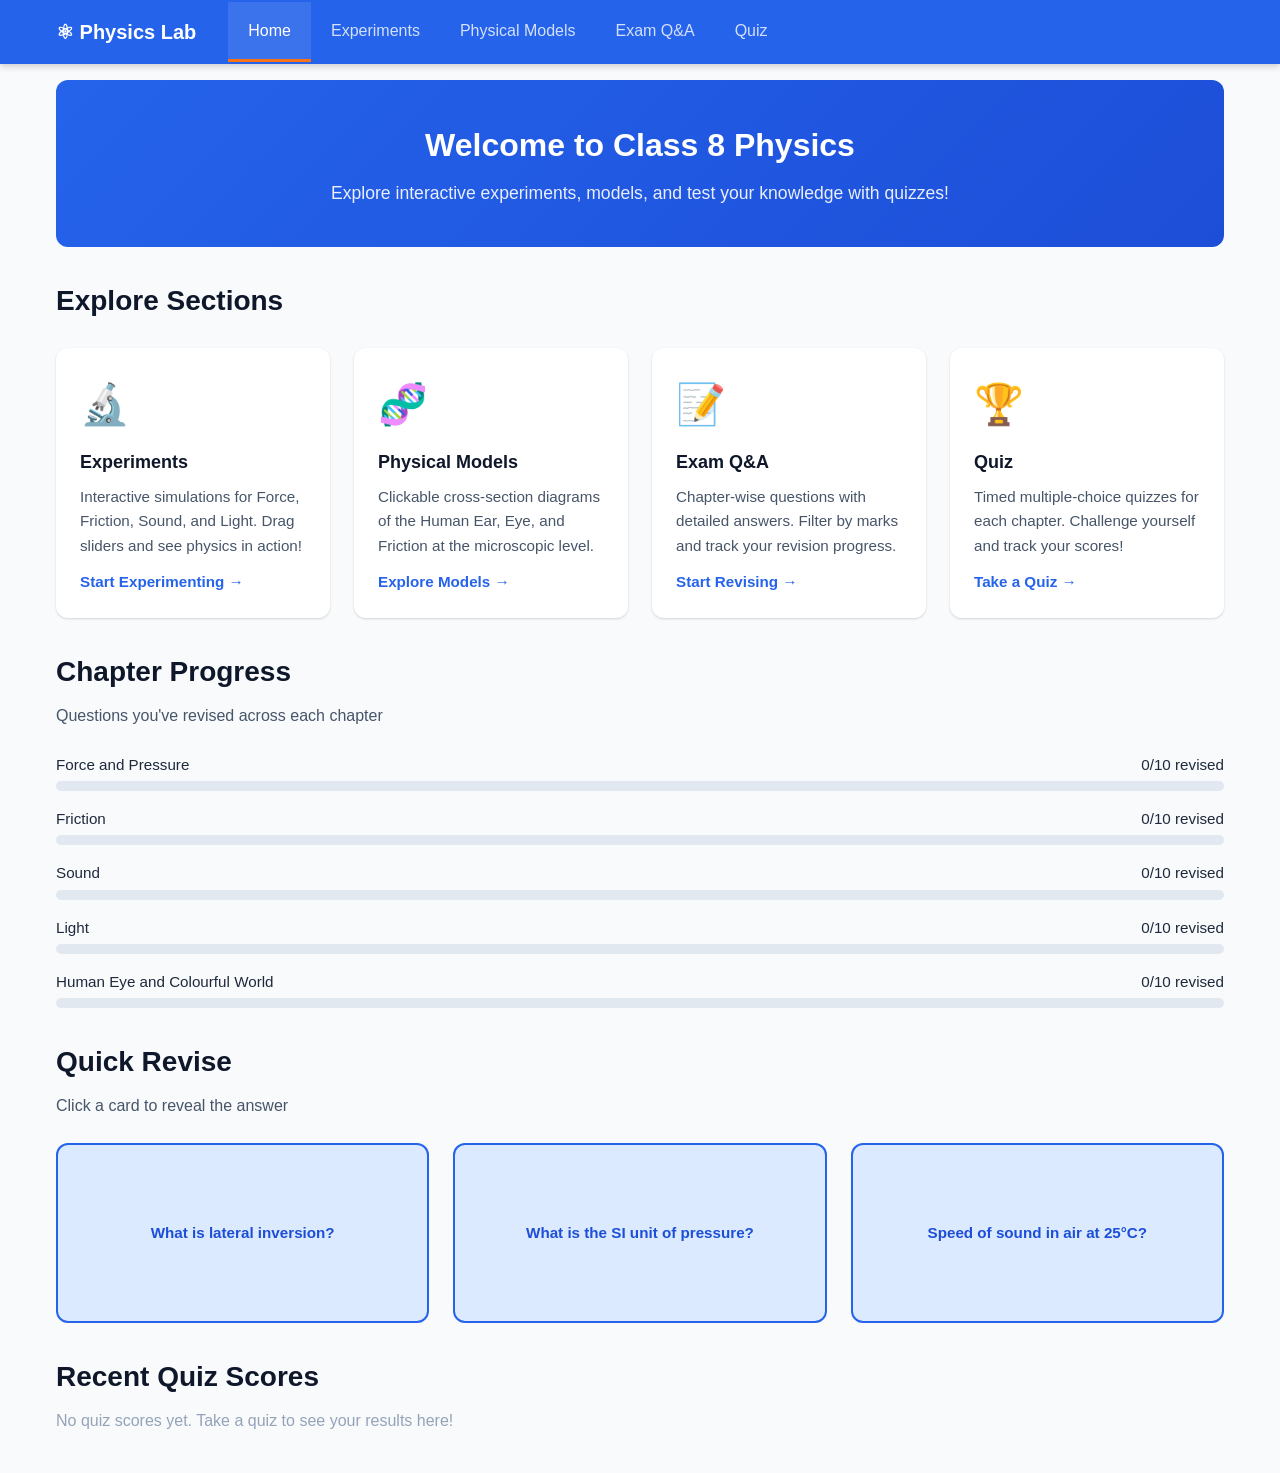
==== index.html @ 37654a0b "Add CBSE Class 8 Physics interactive website Complete interactive learning site with 5 sections: - H" ====
<!DOCTYPE html>
<html lang="en">
<head>
  <meta charset="UTF-8">
  <meta name="viewport" content="width=device-width, initial-scale=1.0">
  <title>CBSE Class 8 Physics</title>
  <link rel="stylesheet" href="style.css">
</head>
<body>
  <nav class="navbar">
    <div class="nav-container">
      <div class="nav-logo">⚛ Physics Lab</div>
      <ul class="nav-tabs">
        <li><a href="index.html">Home</a></li>
        <li><a href="pages/experiments.html">Experiments</a></li>
        <li><a href="pages/models.html">Physical Models</a></li>
        <li><a href="pages/questions.html">Exam Q&amp;A</a></li>
        <li><a href="pages/quiz.html">Quiz</a></li>
      </ul>
    </div>
  </nav>

  <div class="container">
    <!-- Hero -->
    <div class="hero">
      <h1>Welcome to Class 8 Physics</h1>
      <p>Explore interactive experiments, models, and test your knowledge with quizzes!</p>
    </div>

    <!-- Section Cards -->
    <h2 class="section-title">Explore Sections</h2>
    <div class="card-grid">
      <a href="pages/experiments.html" class="card">
        <div class="card-icon">🔬</div>
        <h3>Experiments</h3>
        <p>Interactive simulations for Force, Friction, Sound, and Light. Drag sliders and see physics in action!</p>
        <span class="card-link">Start Experimenting →</span>
      </a>
      <a href="pages/models.html" class="card">
        <div class="card-icon">🧬</div>
        <h3>Physical Models</h3>
        <p>Clickable cross-section diagrams of the Human Ear, Eye, and Friction at the microscopic level.</p>
        <span class="card-link">Explore Models →</span>
      </a>
      <a href="pages/questions.html" class="card">
        <div class="card-icon">📝</div>
        <h3>Exam Q&amp;A</h3>
        <p>Chapter-wise questions with detailed answers. Filter by marks and track your revision progress.</p>
        <span class="card-link">Start Revising →</span>
      </a>
      <a href="pages/quiz.html" class="card">
        <div class="card-icon">🏆</div>
        <h3>Quiz</h3>
        <p>Timed multiple-choice quizzes for each chapter. Challenge yourself and track your scores!</p>
        <span class="card-link">Take a Quiz →</span>
      </a>
    </div>

    <!-- Chapter Progress -->
    <div class="progress-section">
      <h2 class="section-title mt-4">Chapter Progress</h2>
      <p class="section-subtitle">Questions you've revised across each chapter</p>
      <div id="progressBars"></div>
    </div>

    <!-- Quick Revise Flashcards -->
    <div class="mt-4">
      <h2 class="section-title">Quick Revise</h2>
      <p class="section-subtitle">Click a card to reveal the answer</p>
      <div class="flashcard-grid" id="flashcards"></div>
    </div>

    <!-- Recent Quiz Scores -->
    <div class="mt-4 mb-3">
      <h2 class="section-title">Recent Quiz Scores</h2>
      <div id="quizHistory"></div>
    </div>
  </div>

  <script src="script.js"></script>
  <script>
    const chapters = [
      "Force and Pressure",
      "Friction",
      "Sound",
      "Light",
      "Human Eye and Colourful World"
    ];

    // Total questions per chapter (from questions.js — approximate)
    const totalPerChapter = {
      "Force and Pressure": 10,
      "Friction": 10,
      "Sound": 10,
      "Light": 10,
      "Human Eye and Colourful World": 10
    };

    // Render progress bars
    function renderProgress() {
      const container = document.getElementById('progressBars');
      const revised = getRevisedQuestions();

      container.innerHTML = chapters.map(ch => {
        // Count revised questions for this chapter
        const count = revised.filter(id => id.startsWith(ch + '|')).length;
        const total = totalPerChapter[ch];
        const pct = Math.min(100, Math.round((count / total) * 100));
        return `
          <div class="progress-item">
            <div class="progress-label">
              <span>${ch}</span>
              <span>${count}/${total} revised</span>
            </div>
            <div class="progress-bar">
              <div class="progress-fill" style="width: ${pct}%"></div>
            </div>
          </div>`;
      }).join('');
    }

    // Render flashcards
    function renderFlashcards() {
      const container = document.getElementById('flashcards');
      const cards = randomPick(physicsFacts, 3);
      container.innerHTML = cards.map(card => `
        <div class="flashcard" onclick="this.classList.toggle('flipped')">
          <div class="flashcard-inner">
            <div class="flashcard-front">${card.q}</div>
            <div class="flashcard-back">${card.a}</div>
          </div>
        </div>
      `).join('');
    }

    // Render quiz history
    function renderQuizHistory() {
      const container = document.getElementById('quizHistory');
      const scores = getQuizScores();
      if (scores.length === 0) {
        container.innerHTML = '<p style="color: var(--gray-400);">No quiz scores yet. Take a quiz to see your results here!</p>';
        return;
      }
      container.innerHTML = `
        <table class="score-table">
          <thead>
            <tr>
              <th>Date</th>
              <th>Chapter</th>
              <th>Score</th>
              <th>Time</th>
            </tr>
          </thead>
          <tbody>
            ${scores.map(s => `
              <tr>
                <td>${s.date}</td>
                <td>${s.chapter}</td>
                <td>${s.correct}/${s.total}</td>
                <td>${s.timeTaken}</td>
              </tr>
            `).join('')}
          </tbody>
        </table>`;
    }

    renderProgress();
    renderFlashcards();
    renderQuizHistory();
  </script>
</body>
</html>
---- style.css ----
/* ===== CSS Variables ===== */
:root {
  --primary: #2563eb;
  --primary-dark: #1d4ed8;
  --primary-light: #dbeafe;
  --orange: #f97316;
  --orange-dark: #ea580c;
  --white: #ffffff;
  --gray-50: #f8fafc;
  --gray-100: #f1f5f9;
  --gray-200: #e2e8f0;
  --gray-300: #cbd5e1;
  --gray-400: #94a3b8;
  --gray-600: #475569;
  --gray-700: #334155;
  --gray-800: #1e293b;
  --gray-900: #0f172a;
  --green: #22c55e;
  --green-light: #dcfce7;
  --red: #ef4444;
  --red-light: #fee2e2;
  --radius: 12px;
  --shadow: 0 1px 3px rgba(0,0,0,0.1), 0 1px 2px rgba(0,0,0,0.06);
  --shadow-md: 0 4px 6px rgba(0,0,0,0.1), 0 2px 4px rgba(0,0,0,0.06);
  --shadow-lg: 0 10px 15px rgba(0,0,0,0.1), 0 4px 6px rgba(0,0,0,0.05);
  --transition: 0.3s ease;
}

/* ===== Reset ===== */
*, *::before, *::after {
  box-sizing: border-box;
  margin: 0;
  padding: 0;
}

body {
  font-family: -apple-system, BlinkMacSystemFont, 'Segoe UI', Roboto, 'Helvetica Neue', Arial, sans-serif;
  font-size: 16px;
  line-height: 1.6;
  color: var(--gray-800);
  background: var(--gray-50);
  min-height: 100vh;
}

a {
  text-decoration: none;
  color: inherit;
}

img {
  max-width: 100%;
}

/* ===== Navigation ===== */
.navbar {
  background: var(--primary);
  padding: 0;
  position: sticky;
  top: 0;
  z-index: 100;
  box-shadow: var(--shadow-md);
}

.nav-container {
  max-width: 1200px;
  margin: 0 auto;
  display: flex;
  align-items: center;
  padding: 0 1rem;
}

.nav-logo {
  color: var(--white);
  font-size: 1.25rem;
  font-weight: 700;
  padding: 1rem 0;
  margin-right: 2rem;
  white-space: nowrap;
}

.nav-tabs {
  display: flex;
  list-style: none;
  overflow-x: auto;
  -webkit-overflow-scrolling: touch;
  scrollbar-width: none;
}

.nav-tabs::-webkit-scrollbar {
  display: none;
}

.nav-tabs li a {
  display: block;
  color: rgba(255,255,255,0.8);
  padding: 1rem 1.25rem;
  font-weight: 500;
  white-space: nowrap;
  border-bottom: 3px solid transparent;
  transition: var(--transition);
}

.nav-tabs li a:hover,
.nav-tabs li a.active {
  color: var(--white);
  border-bottom-color: var(--orange);
  background: rgba(255,255,255,0.1);
}

/* ===== Breadcrumb ===== */
.breadcrumb {
  max-width: 1200px;
  margin: 0 auto;
  padding: 0.75rem 1rem;
  font-size: 0.875rem;
  color: var(--gray-400);
}

.breadcrumb a {
  color: var(--primary);
}

.breadcrumb span {
  margin: 0 0.5rem;
}

/* ===== Main Container ===== */
.container {
  max-width: 1200px;
  margin: 0 auto;
  padding: 1rem;
}

/* ===== Cards ===== */
.card {
  background: var(--white);
  border-radius: var(--radius);
  box-shadow: var(--shadow);
  padding: 1.5rem;
  transition: var(--transition);
}

.card:hover {
  box-shadow: var(--shadow-lg);
  transform: translateY(-2px);
}

.card-grid {
  display: grid;
  grid-template-columns: repeat(auto-fill, minmax(260px, 1fr));
  gap: 1.5rem;
  margin: 1.5rem 0;
}

.card-icon {
  font-size: 2.5rem;
  margin-bottom: 0.75rem;
}

.card h3 {
  color: var(--gray-900);
  margin-bottom: 0.5rem;
  font-size: 1.125rem;
}

.card p {
  color: var(--gray-600);
  font-size: 0.95rem;
}

.card-link {
  display: inline-block;
  margin-top: 0.75rem;
  color: var(--primary);
  font-weight: 600;
  font-size: 0.95rem;
}

.card-link:hover {
  color: var(--orange);
}

/* ===== Section Headers ===== */
.section-title {
  font-size: 1.75rem;
  color: var(--gray-900);
  margin-bottom: 0.5rem;
}

.section-subtitle {
  color: var(--gray-600);
  margin-bottom: 1.5rem;
}

/* ===== Hero / Welcome ===== */
.hero {
  background: linear-gradient(135deg, var(--primary), var(--primary-dark));
  color: var(--white);
  border-radius: var(--radius);
  padding: 2.5rem 2rem;
  margin-bottom: 2rem;
  text-align: center;
}

.hero h1 {
  font-size: 2rem;
  margin-bottom: 0.5rem;
}

.hero p {
  opacity: 0.9;
  font-size: 1.1rem;
}

/* ===== Progress Bars ===== */
.progress-section {
  margin: 2rem 0;
}

.progress-item {
  margin-bottom: 1rem;
}

.progress-label {
  display: flex;
  justify-content: space-between;
  margin-bottom: 0.25rem;
  font-size: 0.95rem;
  font-weight: 500;
}

.progress-bar {
  height: 10px;
  background: var(--gray-200);
  border-radius: 5px;
  overflow: hidden;
}

.progress-fill {
  height: 100%;
  background: linear-gradient(90deg, var(--primary), var(--orange));
  border-radius: 5px;
  transition: width 0.5s ease;
}

/* ===== Flashcards ===== */
.flashcard-grid {
  display: grid;
  grid-template-columns: repeat(auto-fill, minmax(280px, 1fr));
  gap: 1.5rem;
  margin: 1.5rem 0;
}

.flashcard {
  perspective: 1000px;
  height: 180px;
  cursor: pointer;
}

.flashcard-inner {
  position: relative;
  width: 100%;
  height: 100%;
  transition: transform 0.6s;
  transform-style: preserve-3d;
}

.flashcard.flipped .flashcard-inner {
  transform: rotateY(180deg);
}

.flashcard-front, .flashcard-back {
  position: absolute;
  width: 100%;
  height: 100%;
  backface-visibility: hidden;
  border-radius: var(--radius);
  display: flex;
  align-items: center;
  justify-content: center;
  padding: 1.5rem;
  text-align: center;
  font-size: 0.95rem;
}

.flashcard-front {
  background: var(--primary-light);
  color: var(--primary-dark);
  font-weight: 600;
  border: 2px solid var(--primary);
}

.flashcard-back {
  background: var(--orange);
  color: var(--white);
  transform: rotateY(180deg);
}

/* ===== Buttons ===== */
.btn {
  display: inline-block;
  padding: 0.6rem 1.25rem;
  border: none;
  border-radius: 8px;
  font-size: 0.95rem;
  font-weight: 600;
  cursor: pointer;
  transition: var(--transition);
  font-family: inherit;
}

.btn-primary {
  background: var(--primary);
  color: var(--white);
}

.btn-primary:hover {
  background: var(--primary-dark);
}

.btn-orange {
  background: var(--orange);
  color: var(--white);
}

.btn-orange:hover {
  background: var(--orange-dark);
}

.btn-outline {
  background: transparent;
  color: var(--primary);
  border: 2px solid var(--primary);
}

.btn-outline:hover {
  background: var(--primary);
  color: var(--white);
}

.btn-success {
  background: var(--green);
  color: var(--white);
}

.btn-sm {
  padding: 0.4rem 0.9rem;
  font-size: 0.85rem;
}

/* ===== Experiment Sections ===== */
.experiment {
  background: var(--white);
  border-radius: var(--radius);
  box-shadow: var(--shadow);
  padding: 2rem;
  margin-bottom: 2rem;
}

.experiment h2 {
  color: var(--primary);
  margin-bottom: 0.25rem;
}

.learn-note {
  background: var(--primary-light);
  border-left: 4px solid var(--primary);
  padding: 0.75rem 1rem;
  border-radius: 0 8px 8px 0;
  margin-bottom: 1.5rem;
  font-size: 0.9rem;
  color: var(--primary-dark);
}

.controls {
  display: flex;
  flex-wrap: wrap;
  gap: 1.5rem;
  margin-bottom: 1.5rem;
  align-items: flex-end;
}

.control-group {
  display: flex;
  flex-direction: column;
  gap: 0.25rem;
}

.control-group label {
  font-weight: 600;
  font-size: 0.9rem;
  color: var(--gray-700);
}

.control-group input[type="range"] {
  width: 200px;
  accent-color: var(--primary);
}

.control-group select {
  padding: 0.5rem;
  border: 2px solid var(--gray-200);
  border-radius: 8px;
  font-size: 0.95rem;
  font-family: inherit;
}

.result-display {
  background: var(--gray-100);
  border-radius: 8px;
  padding: 1rem 1.5rem;
  margin-bottom: 1.5rem;
  font-size: 1.1rem;
}

.result-display strong {
  color: var(--orange);
  font-size: 1.3rem;
}

canvas.sim-canvas {
  border: 2px solid var(--gray-200);
  border-radius: 8px;
  max-width: 100%;
  display: block;
  background: var(--white);
}

/* ===== Toggle Buttons ===== */
.toggle-group {
  display: flex;
  gap: 0;
  border-radius: 8px;
  overflow: hidden;
  border: 2px solid var(--primary);
  width: fit-content;
}

.toggle-btn {
  padding: 0.5rem 1rem;
  background: var(--white);
  color: var(--primary);
  border: none;
  cursor: pointer;
  font-weight: 600;
  font-size: 0.9rem;
  transition: var(--transition);
  font-family: inherit;
}

.toggle-btn.active {
  background: var(--primary);
  color: var(--white);
}

/* ===== Models Page ===== */
.model-section {
  background: var(--white);
  border-radius: var(--radius);
  box-shadow: var(--shadow);
  padding: 2rem;
  margin-bottom: 2rem;
}

.model-section h2 {
  color: var(--primary);
  margin-bottom: 0.25rem;
}

.model-container {
  display: flex;
  flex-wrap: wrap;
  gap: 2rem;
  align-items: flex-start;
}

.model-svg-container {
  flex: 1;
  min-width: 300px;
}

.model-svg-container svg {
  max-width: 100%;
  height: auto;
}

.model-info-box {
  flex: 1;
  min-width: 280px;
  background: var(--gray-100);
  border-radius: var(--radius);
  padding: 1.5rem;
  min-height: 150px;
}

.model-info-box h3 {
  color: var(--primary);
  margin-bottom: 0.5rem;
}

.model-info-box p {
  color: var(--gray-700);
  line-height: 1.7;
}

.svg-part {
  cursor: pointer;
  transition: var(--transition);
}

.svg-part:hover {
  opacity: 0.7;
}

.svg-part.active {
  filter: drop-shadow(0 0 6px var(--orange));
}

.svg-label {
  font-size: 12px;
  font-weight: 600;
  pointer-events: none;
}

/* ===== Q&A Page ===== */
.filters {
  display: flex;
  flex-wrap: wrap;
  gap: 1rem;
  margin-bottom: 1.5rem;
  align-items: flex-end;
}

.filter-group {
  display: flex;
  flex-direction: column;
  gap: 0.25rem;
}

.filter-group label {
  font-weight: 600;
  font-size: 0.9rem;
  color: var(--gray-700);
}

.filter-group select {
  padding: 0.5rem 1rem;
  border: 2px solid var(--gray-200);
  border-radius: 8px;
  font-size: 0.95rem;
  font-family: inherit;
  min-width: 180px;
}

.question-card {
  background: var(--white);
  border-radius: var(--radius);
  box-shadow: var(--shadow);
  padding: 1.5rem;
  margin-bottom: 1rem;
  border-left: 4px solid var(--primary);
  transition: var(--transition);
}

.question-card.revised {
  border-left-color: var(--green);
  background: var(--green-light);
}

.question-card .chapter-tag {
  display: inline-block;
  background: var(--primary-light);
  color: var(--primary);
  padding: 0.2rem 0.6rem;
  border-radius: 4px;
  font-size: 0.8rem;
  font-weight: 600;
  margin-bottom: 0.5rem;
}

.question-card .marks-tag {
  display: inline-block;
  background: #fef3c7;
  color: #b45309;
  padding: 0.2rem 0.6rem;
  border-radius: 4px;
  font-size: 0.8rem;
  font-weight: 600;
  margin-left: 0.5rem;
}

.question-card .question-text {
  font-size: 1.05rem;
  margin-bottom: 1rem;
  color: var(--gray-800);
}

.question-card .answer-text {
  max-height: 0;
  overflow: hidden;
  transition: max-height 0.4s ease, padding 0.4s ease;
  background: var(--gray-50);
  border-radius: 8px;
  padding: 0 1rem;
  color: var(--gray-700);
  line-height: 1.7;
}

.question-card .answer-text.show {
  max-height: 1000px;
  padding: 1rem;
}

.question-card .btn-row {
  display: flex;
  gap: 0.75rem;
  flex-wrap: wrap;
}

/* ===== Quiz Page ===== */
.quiz-setup {
  text-align: center;
  padding: 3rem 1rem;
}

.quiz-setup h2 {
  margin-bottom: 1rem;
  color: var(--gray-900);
}

.chapter-select-grid {
  display: grid;
  grid-template-columns: repeat(auto-fill, minmax(220px, 1fr));
  gap: 1rem;
  max-width: 800px;
  margin: 1.5rem auto;
}

.chapter-select-btn {
  padding: 1.25rem;
  background: var(--white);
  border: 2px solid var(--gray-200);
  border-radius: var(--radius);
  cursor: pointer;
  font-size: 1rem;
  font-weight: 600;
  transition: var(--transition);
  font-family: inherit;
  color: var(--gray-800);
}

.chapter-select-btn:hover {
  border-color: var(--primary);
  color: var(--primary);
  box-shadow: var(--shadow-md);
}

.quiz-container {
  max-width: 700px;
  margin: 0 auto;
}

.quiz-header {
  display: flex;
  justify-content: space-between;
  align-items: center;
  margin-bottom: 1.5rem;
  flex-wrap: wrap;
  gap: 0.5rem;
}

.quiz-progress {
  font-weight: 600;
  color: var(--gray-600);
}

.quiz-timer {
  background: var(--orange);
  color: var(--white);
  padding: 0.4rem 1rem;
  border-radius: 20px;
  font-weight: 700;
  font-size: 1.1rem;
  min-width: 60px;
  text-align: center;
}

.quiz-timer.warning {
  background: var(--red);
  animation: pulse 0.5s infinite alternate;
}

@keyframes pulse {
  from { transform: scale(1); }
  to { transform: scale(1.08); }
}

.quiz-question {
  background: var(--white);
  border-radius: var(--radius);
  box-shadow: var(--shadow);
  padding: 2rem;
}

.quiz-question h3 {
  font-size: 1.15rem;
  margin-bottom: 1.5rem;
  color: var(--gray-900);
  line-height: 1.5;
}

.quiz-options {
  display: flex;
  flex-direction: column;
  gap: 0.75rem;
}

.quiz-option {
  padding: 1rem 1.25rem;
  background: var(--gray-50);
  border: 2px solid var(--gray-200);
  border-radius: 8px;
  cursor: pointer;
  font-size: 1rem;
  text-align: left;
  transition: var(--transition);
  font-family: inherit;
  color: var(--gray-800);
}

.quiz-option:hover {
  border-color: var(--primary);
  background: var(--primary-light);
}

.quiz-option.selected {
  border-color: var(--primary);
  background: var(--primary-light);
  color: var(--primary-dark);
  font-weight: 600;
}

.quiz-option.correct {
  border-color: var(--green);
  background: var(--green-light);
  color: #166534;
}

.quiz-option.wrong {
  border-color: var(--red);
  background: var(--red-light);
  color: #991b1b;
}

/* ===== Quiz Results ===== */
.quiz-results {
  text-align: center;
  padding: 2rem;
}

.quiz-results h2 {
  margin-bottom: 1rem;
}

.score-display {
  display: flex;
  justify-content: center;
  gap: 2rem;
  margin: 2rem 0;
  flex-wrap: wrap;
}

.score-item {
  background: var(--white);
  border-radius: var(--radius);
  box-shadow: var(--shadow);
  padding: 1.5rem 2rem;
  min-width: 120px;
}

.score-item .number {
  font-size: 2.5rem;
  font-weight: 700;
}

.score-item .label {
  font-size: 0.9rem;
  color: var(--gray-600);
}

.score-item.correct-score .number { color: var(--green); }
.score-item.wrong-score .number { color: var(--red); }
.score-item.time-score .number { color: var(--primary); font-size: 1.8rem; }

/* ===== Score History Table ===== */
.score-table {
  width: 100%;
  border-collapse: collapse;
  margin-top: 1rem;
}

.score-table th, .score-table td {
  padding: 0.75rem 1rem;
  text-align: left;
  border-bottom: 1px solid var(--gray-200);
}

.score-table th {
  background: var(--primary-light);
  color: var(--primary-dark);
  font-weight: 600;
}

.score-table tr:hover td {
  background: var(--gray-50);
}

/* ===== Review Section ===== */
.review-question {
  background: var(--white);
  border-radius: var(--radius);
  box-shadow: var(--shadow);
  padding: 1.5rem;
  margin-bottom: 1rem;
  text-align: left;
}

.review-question h4 {
  margin-bottom: 1rem;
  color: var(--gray-800);
}

/* ===== Utility ===== */
.text-center { text-align: center; }
.mt-1 { margin-top: 0.5rem; }
.mt-2 { margin-top: 1rem; }
.mt-3 { margin-top: 1.5rem; }
.mt-4 { margin-top: 2rem; }
.mb-2 { margin-bottom: 1rem; }
.mb-3 { margin-bottom: 1.5rem; }

.hidden {
  display: none !important;
}

/* ===== Responsive ===== */
@media (max-width: 768px) {
  .nav-container {
    flex-direction: column;
    align-items: stretch;
  }

  .nav-logo {
    text-align: center;
    margin-right: 0;
    padding: 0.75rem 0 0;
  }

  .nav-tabs {
    justify-content: center;
  }

  .nav-tabs li a {
    padding: 0.75rem 1rem;
    font-size: 0.9rem;
  }

  .hero h1 {
    font-size: 1.5rem;
  }

  .controls {
    flex-direction: column;
  }

  .control-group input[type="range"] {
    width: 100%;
  }

  .model-container {
    flex-direction: column;
  }

  .score-display {
    gap: 1rem;
  }
}
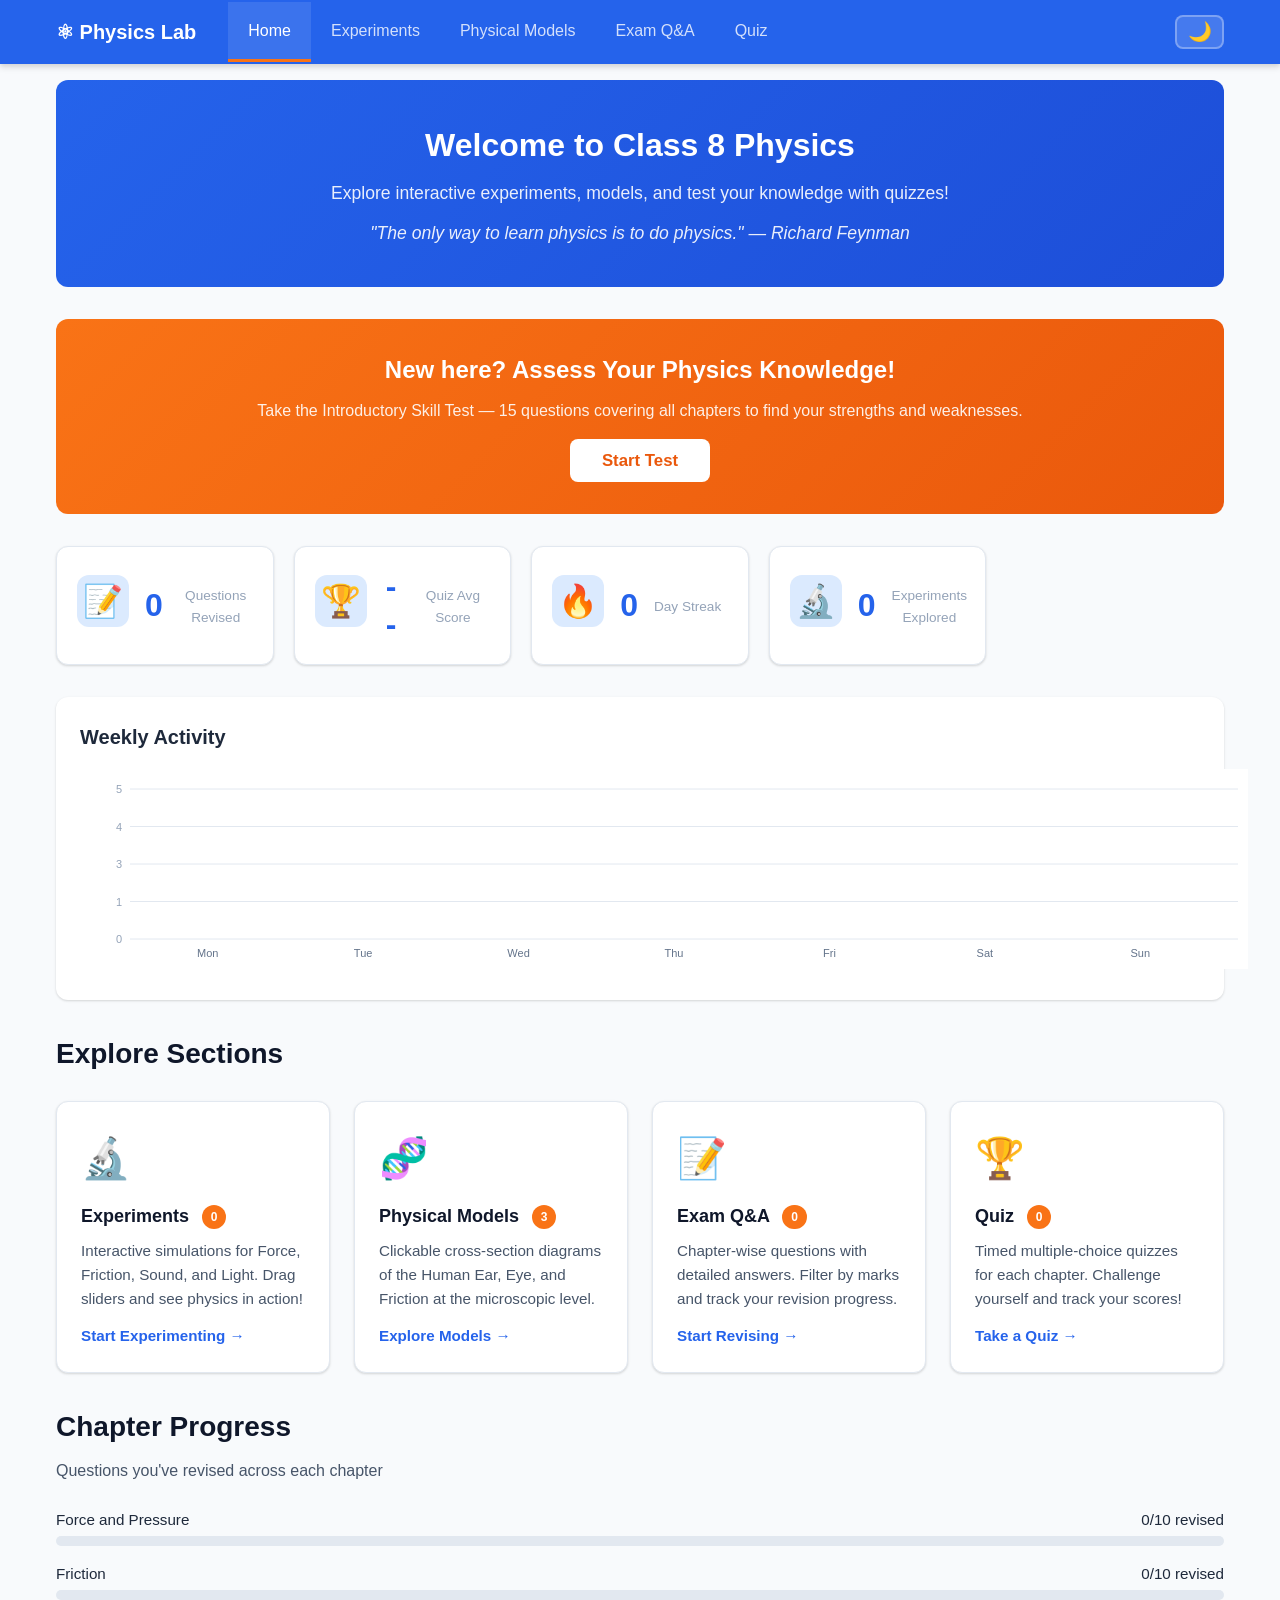
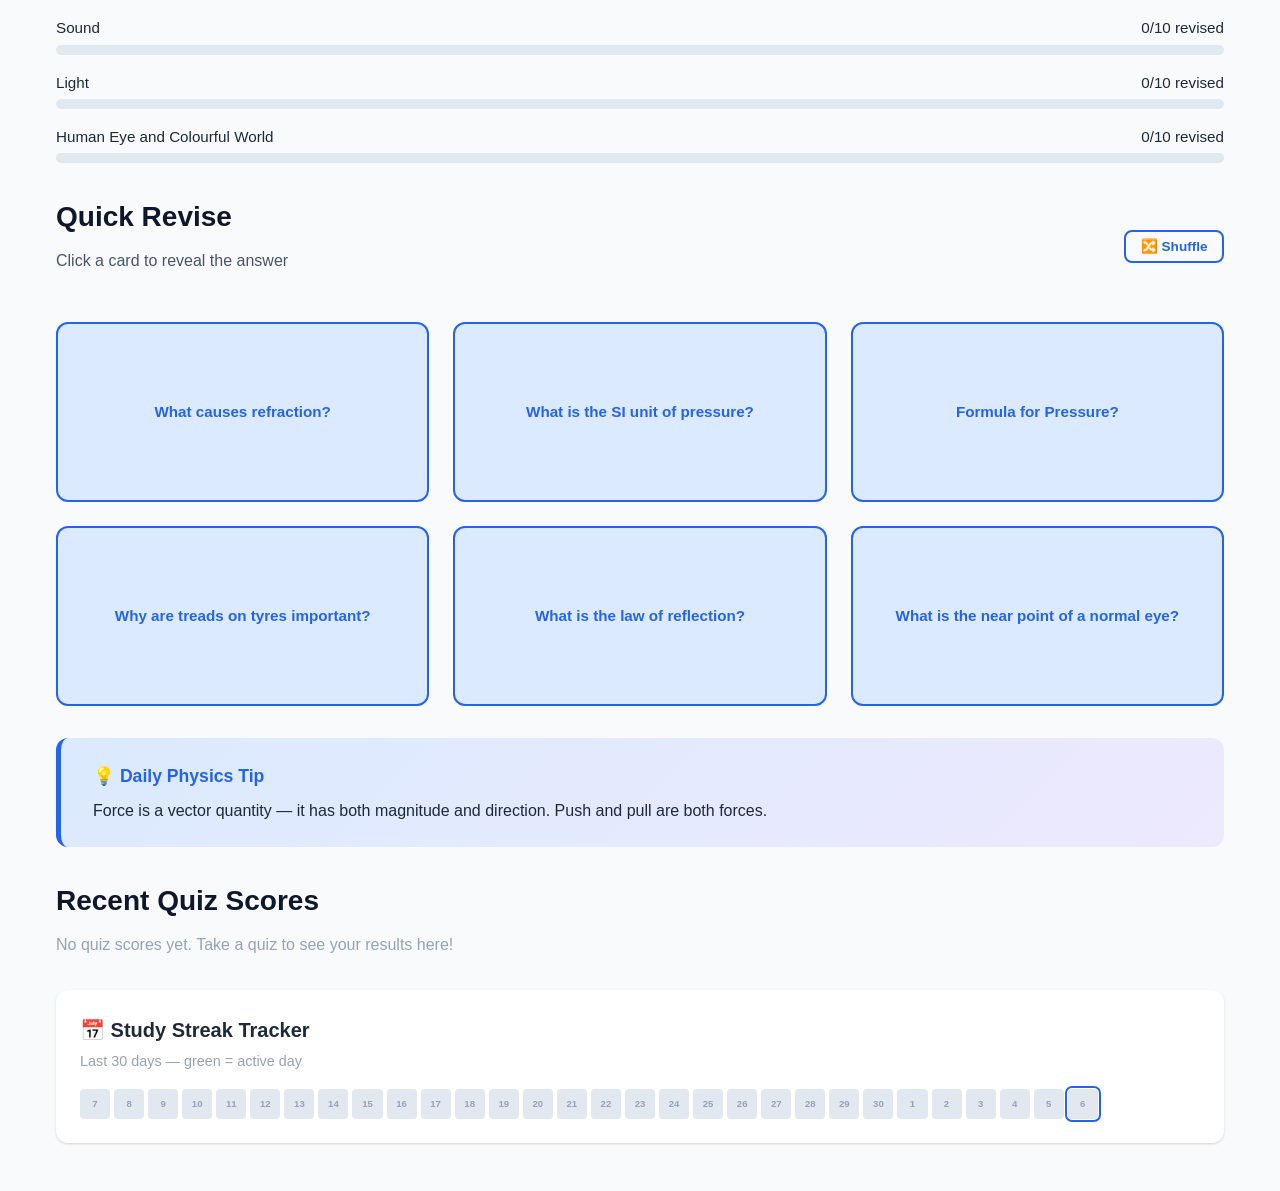
==== commit c44f821e: "v2.0.0: Add dark/light theme, 20 experiments, enhanced dashboard with skill test Major update with t" ====
--- a/index.html
+++ b/index.html
@@ -5,11 +5,374 @@
   <meta name="viewport" content="width=device-width, initial-scale=1.0">
   <title>CBSE Class 8 Physics</title>
   <link rel="stylesheet" href="style.css">
+  <style>
+    /* ===== Dark Theme ===== */
+    body.dark-theme {
+      --primary: #3b82f6;
+      --primary-dark: #2563eb;
+      --primary-light: #1e3a5f;
+      --white: #1e293b;
+      --gray-50: #0f172a;
+      --gray-100: #1e293b;
+      --gray-200: #334155;
+      --gray-300: #475569;
+      --gray-400: #94a3b8;
+      --gray-600: #cbd5e1;
+      --gray-700: #e2e8f0;
+      --gray-800: #f1f5f9;
+      --gray-900: #f8fafc;
+      color: #f1f5f9;
+    }
+    body.dark-theme .navbar { background: #1e3a5f; }
+    body.dark-theme .hero { background: linear-gradient(135deg, #1e3a5f, #0f172a); }
+    body.dark-theme .flashcard-front { background: #1e3a5f; color: #93c5fd; border-color: #3b82f6; }
+    body.dark-theme .score-table th { background: #1e3a5f; color: #93c5fd; }
+
+    /* ===== Theme Toggle ===== */
+    #themeToggle {
+      background: rgba(255,255,255,0.15);
+      border: 2px solid rgba(255,255,255,0.3);
+      color: #fff;
+      font-size: 1.2rem;
+      padding: 0.35rem 0.65rem;
+      border-radius: 8px;
+      cursor: pointer;
+      margin-left: auto;
+      transition: 0.3s ease;
+      line-height: 1;
+    }
+    #themeToggle:hover { background: rgba(255,255,255,0.25); }
+
+    /* ===== Motivational Quote ===== */
+    .hero-quote {
+      font-style: italic;
+      opacity: 0.85;
+      margin-top: 0.75rem;
+      font-size: 0.95rem;
+    }
+
+    /* ===== Skill Test Banner ===== */
+    .skill-banner {
+      background: linear-gradient(135deg, #f97316, #ea580c);
+      color: #fff;
+      border-radius: var(--radius);
+      padding: 2rem;
+      margin-bottom: 2rem;
+      text-align: center;
+    }
+    .skill-banner h2 { margin-bottom: 0.5rem; font-size: 1.5rem; }
+    .skill-banner p { opacity: 0.9; margin-bottom: 1rem; }
+    .skill-banner .btn {
+      background: #fff;
+      color: #ea580c;
+      font-weight: 700;
+      padding: 0.7rem 2rem;
+      font-size: 1.05rem;
+    }
+    .skill-banner .btn:hover { background: #fff7ed; }
+
+    /* Skill test previous results summary on banner */
+    .skill-prev-summary {
+      margin-top: 1rem;
+      background: rgba(255,255,255,0.15);
+      border-radius: 8px;
+      padding: 1rem;
+      text-align: left;
+      display: inline-block;
+      min-width: 300px;
+    }
+    .skill-prev-summary strong { display: block; margin-bottom: 0.5rem; }
+
+    /* ===== Skill Test Modal ===== */
+    .skill-modal-overlay {
+      display: none;
+      position: fixed;
+      top: 0; left: 0; right: 0; bottom: 0;
+      background: rgba(0,0,0,0.6);
+      z-index: 1000;
+      align-items: center;
+      justify-content: center;
+      padding: 1rem;
+    }
+    .skill-modal-overlay.active { display: flex; }
+    .skill-modal {
+      background: #fff;
+      border-radius: var(--radius);
+      max-width: 700px;
+      width: 100%;
+      max-height: 90vh;
+      overflow-y: auto;
+      padding: 2rem;
+      position: relative;
+    }
+    body.dark-theme .skill-modal { background: #1e293b; color: #f1f5f9; }
+    .skill-modal-close {
+      position: absolute;
+      top: 1rem; right: 1rem;
+      background: none; border: none;
+      font-size: 1.5rem; cursor: pointer;
+      color: #475569;
+    }
+    body.dark-theme .skill-modal-close { color: #cbd5e1; }
+
+    /* Skill test progress bar */
+    .skill-progress-bar {
+      height: 8px;
+      background: #e2e8f0;
+      border-radius: 4px;
+      margin-bottom: 1.5rem;
+      overflow: hidden;
+    }
+    .skill-progress-fill {
+      height: 100%;
+      background: linear-gradient(90deg, #2563eb, #f97316);
+      border-radius: 4px;
+      transition: width 0.3s ease;
+    }
+
+    /* Skill test question */
+    .skill-q-number {
+      font-size: 0.85rem;
+      color: #94a3b8;
+      margin-bottom: 0.25rem;
+    }
+    .skill-q-chapter {
+      display: inline-block;
+      background: #dbeafe;
+      color: #1d4ed8;
+      padding: 0.15rem 0.6rem;
+      border-radius: 4px;
+      font-size: 0.8rem;
+      font-weight: 600;
+      margin-bottom: 0.75rem;
+    }
+    .skill-q-difficulty {
+      display: inline-block;
+      padding: 0.15rem 0.6rem;
+      border-radius: 4px;
+      font-size: 0.75rem;
+      font-weight: 600;
+      margin-left: 0.5rem;
+    }
+    .skill-q-difficulty.easy { background: #dcfce7; color: #166534; }
+    .skill-q-difficulty.medium { background: #fef3c7; color: #b45309; }
+    .skill-q-difficulty.hard { background: #fee2e2; color: #991b1b; }
+    body.dark-theme .skill-q-chapter { background: #1e3a5f; color: #93c5fd; }
+    body.dark-theme .skill-q-difficulty.easy { background: #14532d; color: #86efac; }
+    body.dark-theme .skill-q-difficulty.medium { background: #78350f; color: #fde68a; }
+    body.dark-theme .skill-q-difficulty.hard { background: #7f1d1d; color: #fca5a5; }
+
+    .skill-q-text {
+      font-size: 1.1rem;
+      margin-bottom: 1.25rem;
+      font-weight: 500;
+      line-height: 1.5;
+    }
+    .skill-options { display: flex; flex-direction: column; gap: 0.6rem; }
+    .skill-option {
+      padding: 0.85rem 1.1rem;
+      background: #f8fafc;
+      border: 2px solid #e2e8f0;
+      border-radius: 8px;
+      cursor: pointer;
+      font-size: 0.95rem;
+      text-align: left;
+      transition: 0.2s ease;
+      font-family: inherit;
+      color: #1e293b;
+    }
+    body.dark-theme .skill-option { background: #0f172a; border-color: #334155; color: #f1f5f9; }
+    .skill-option:hover { border-color: #2563eb; background: #dbeafe; }
+    body.dark-theme .skill-option:hover { background: #1e3a5f; }
+    .skill-option.selected { border-color: #2563eb; background: #dbeafe; font-weight: 600; }
+    body.dark-theme .skill-option.selected { background: #1e3a5f; }
+    .skill-nav { display: flex; justify-content: space-between; margin-top: 1.5rem; }
+
+    /* Skill test results */
+    .skill-results h2 { text-align: center; margin-bottom: 0.5rem; }
+    .skill-score-big {
+      text-align: center;
+      font-size: 3rem;
+      font-weight: 800;
+      margin: 1rem 0 0.25rem;
+    }
+    .skill-score-big.good { color: #22c55e; }
+    .skill-score-big.ok { color: #f97316; }
+    .skill-score-big.bad { color: #ef4444; }
+    .skill-score-label { text-align: center; color: #94a3b8; margin-bottom: 1.5rem; }
+    .skill-chapter-breakdown { margin: 1.5rem 0; }
+    .skill-chapter-row {
+      display: flex;
+      align-items: center;
+      gap: 1rem;
+      margin-bottom: 0.75rem;
+    }
+    .skill-chapter-name {
+      min-width: 180px;
+      font-weight: 500;
+      font-size: 0.9rem;
+    }
+    .skill-chapter-bar-bg {
+      flex: 1;
+      height: 12px;
+      background: #e2e8f0;
+      border-radius: 6px;
+      overflow: hidden;
+    }
+    body.dark-theme .skill-chapter-bar-bg { background: #334155; }
+    .skill-chapter-bar-fill {
+      height: 100%;
+      border-radius: 6px;
+      transition: width 0.5s ease;
+    }
+    .skill-chapter-pct { min-width: 45px; font-weight: 700; font-size: 0.9rem; text-align: right; }
+    .skill-strengths {
+      background: #dcfce7;
+      border-radius: 8px;
+      padding: 1rem;
+      margin-bottom: 0.75rem;
+    }
+    .skill-weaknesses {
+      background: #fee2e2;
+      border-radius: 8px;
+      padding: 1rem;
+      margin-bottom: 1rem;
+    }
+    body.dark-theme .skill-strengths { background: #14532d; color: #dcfce7; }
+    body.dark-theme .skill-weaknesses { background: #7f1d1d; color: #fee2e2; }
+    .skill-recommendations {
+      background: #dbeafe;
+      border-radius: 8px;
+      padding: 1rem;
+      margin-bottom: 1.5rem;
+    }
+    body.dark-theme .skill-recommendations { background: #1e3a5f; color: #bfdbfe; }
+    .skill-recommendations ul { margin-left: 1.25rem; margin-top: 0.5rem; }
+    .skill-recommendations li { margin-bottom: 0.25rem; }
+
+    /* ===== Stats Cards ===== */
+    .stats-row {
+      display: grid;
+      grid-template-columns: repeat(auto-fill, minmax(200px, 1fr));
+      gap: 1.25rem;
+      margin-bottom: 2rem;
+    }
+    .stat-card {
+      background: #fff;
+      border-radius: var(--radius);
+      box-shadow: var(--shadow);
+      padding: 1.25rem;
+      text-align: center;
+      transition: var(--transition);
+    }
+    body.dark-theme .stat-card { background: #1e293b; }
+    .stat-card:hover { box-shadow: var(--shadow-lg); transform: translateY(-2px); }
+    .stat-icon { font-size: 2rem; margin-bottom: 0.5rem; }
+    .stat-number { font-size: 2rem; font-weight: 800; color: #2563eb; }
+    .stat-label { font-size: 0.85rem; color: #94a3b8; margin-top: 0.25rem; }
+
+    /* ===== Activity Chart ===== */
+    .activity-chart-section {
+      background: #fff;
+      border-radius: var(--radius);
+      box-shadow: var(--shadow);
+      padding: 1.5rem;
+      margin-bottom: 2rem;
+    }
+    body.dark-theme .activity-chart-section { background: #1e293b; }
+    .activity-chart-section h2 { font-size: 1.25rem; margin-bottom: 1rem; }
+    #activityChart { width: 100%; height: 200px; }
+
+    /* ===== Section Card Badges ===== */
+    .card-badge {
+      display: inline-block;
+      background: #f97316;
+      color: #fff;
+      padding: 0.15rem 0.55rem;
+      border-radius: 12px;
+      font-size: 0.75rem;
+      font-weight: 700;
+      margin-left: 0.5rem;
+      vertical-align: middle;
+    }
+
+    /* ===== Daily Tip ===== */
+    .daily-tip {
+      background: linear-gradient(135deg, #dbeafe, #ede9fe);
+      border-radius: var(--radius);
+      padding: 1.5rem 2rem;
+      margin-bottom: 2rem;
+      border-left: 5px solid #2563eb;
+    }
+    body.dark-theme .daily-tip { background: linear-gradient(135deg, #1e3a5f, #312e81); border-left-color: #3b82f6; }
+    .daily-tip h3 { color: #2563eb; margin-bottom: 0.5rem; font-size: 1.1rem; }
+    .daily-tip p { font-size: 1rem; line-height: 1.6; }
+
+    /* ===== Sparkline ===== */
+    .sparkline-cell { display: flex; align-items: center; gap: 0.5rem; }
+    .sparkline-cell canvas { vertical-align: middle; }
+
+    /* ===== Study Streak Calendar ===== */
+    .streak-calendar {
+      display: grid;
+      grid-template-columns: repeat(auto-fill, minmax(30px, 1fr));
+      gap: 4px;
+      margin-top: 1rem;
+    }
+    .streak-day {
+      width: 100%;
+      aspect-ratio: 1;
+      border-radius: 4px;
+      display: flex;
+      align-items: center;
+      justify-content: center;
+      font-size: 0.6rem;
+      font-weight: 600;
+      color: #94a3b8;
+    }
+    .streak-day.active {
+      background: #22c55e;
+      color: #fff;
+    }
+    .streak-day.inactive {
+      background: #e2e8f0;
+    }
+    body.dark-theme .streak-day.inactive { background: #334155; }
+    .streak-day.today {
+      outline: 2px solid #2563eb;
+      outline-offset: 1px;
+    }
+    .streak-tracker {
+      background: #fff;
+      border-radius: var(--radius);
+      box-shadow: var(--shadow);
+      padding: 1.5rem;
+      margin-bottom: 2rem;
+    }
+    body.dark-theme .streak-tracker { background: #1e293b; }
+    .streak-tracker h2 { font-size: 1.25rem; margin-bottom: 0.25rem; }
+    .streak-tracker .streak-subtitle { color: #94a3b8; font-size: 0.9rem; }
+
+    /* ===== Shuffle Button ===== */
+    .flashcard-header {
+      display: flex;
+      justify-content: space-between;
+      align-items: center;
+      flex-wrap: wrap;
+      gap: 0.5rem;
+    }
+
+    @media (max-width: 768px) {
+      .skill-chapter-name { min-width: 100px; font-size: 0.8rem; }
+      .stats-row { grid-template-columns: repeat(2, 1fr); }
+      .skill-modal { padding: 1.25rem; }
+    }
+  </style>
 </head>
 <body>
   <nav class="navbar">
     <div class="nav-container">
-      <div class="nav-logo">⚛ Physics Lab</div>
+      <div class="nav-logo">&#9883; Physics Lab</div>
       <ul class="nav-tabs">
         <li><a href="index.html">Home</a></li>
         <li><a href="pages/experiments.html">Experiments</a></li>
@@ -17,68 +380,153 @@
         <li><a href="pages/questions.html">Exam Q&amp;A</a></li>
         <li><a href="pages/quiz.html">Quiz</a></li>
       </ul>
+      <button id="themeToggle" title="Toggle dark/light theme">&#9790;</button>
     </div>
   </nav>
 
   <div class="container">
-    <!-- Hero -->
+
+    <!-- 1. Hero -->
     <div class="hero">
       <h1>Welcome to Class 8 Physics</h1>
       <p>Explore interactive experiments, models, and test your knowledge with quizzes!</p>
-    </div>
-
-    <!-- Section Cards -->
+      <p class="hero-quote" id="heroQuote"></p>
+    </div>
+
+    <!-- 2. Introductory Skill Test Banner -->
+    <div class="skill-banner" id="skillBanner">
+      <h2>New here? Assess Your Physics Knowledge!</h2>
+      <p>Take the Introductory Skill Test &mdash; 15 questions covering all chapters to find your strengths and weaknesses.</p>
+      <button class="btn" id="skillStartBtn" onclick="openSkillTest()">Start Test</button>
+      <div id="skillPrevSummary"></div>
+    </div>
+
+    <!-- Skill Test Modal -->
+    <div class="skill-modal-overlay" id="skillModal">
+      <div class="skill-modal">
+        <button class="skill-modal-close" onclick="closeSkillTest()">&times;</button>
+        <div id="skillTestContent"></div>
+      </div>
+    </div>
+
+    <!-- 3. Stats Cards -->
+    <div class="stats-row" id="statsRow">
+      <div class="stat-card">
+        <div class="stat-icon">&#128221;</div>
+        <div class="stat-number" id="statRevised">0</div>
+        <div class="stat-label">Questions Revised</div>
+      </div>
+      <div class="stat-card">
+        <div class="stat-icon">&#127942;</div>
+        <div class="stat-number" id="statAvgScore">--</div>
+        <div class="stat-label">Quiz Avg Score</div>
+      </div>
+      <div class="stat-card">
+        <div class="stat-icon">&#128293;</div>
+        <div class="stat-number" id="statStreak">0</div>
+        <div class="stat-label">Day Streak</div>
+      </div>
+      <div class="stat-card">
+        <div class="stat-icon">&#128300;</div>
+        <div class="stat-number" id="statExperiments">0</div>
+        <div class="stat-label">Experiments Explored</div>
+      </div>
+    </div>
+
+    <!-- 4. Weekly Activity Chart -->
+    <div class="activity-chart-section">
+      <h2>Weekly Activity</h2>
+      <canvas id="activityChart"></canvas>
+    </div>
+
+    <!-- 5. Section Cards with Badges -->
     <h2 class="section-title">Explore Sections</h2>
-    <div class="card-grid">
+    <div class="card-grid" id="sectionCards">
       <a href="pages/experiments.html" class="card">
-        <div class="card-icon">🔬</div>
-        <h3>Experiments</h3>
+        <div class="card-icon">&#128300;</div>
+        <h3>Experiments <span class="card-badge" id="badgeExperiments">0</span></h3>
         <p>Interactive simulations for Force, Friction, Sound, and Light. Drag sliders and see physics in action!</p>
-        <span class="card-link">Start Experimenting →</span>
+        <span class="card-link">Start Experimenting &rarr;</span>
       </a>
       <a href="pages/models.html" class="card">
-        <div class="card-icon">🧬</div>
-        <h3>Physical Models</h3>
+        <div class="card-icon">&#129516;</div>
+        <h3>Physical Models <span class="card-badge">3</span></h3>
         <p>Clickable cross-section diagrams of the Human Ear, Eye, and Friction at the microscopic level.</p>
-        <span class="card-link">Explore Models →</span>
+        <span class="card-link">Explore Models &rarr;</span>
       </a>
       <a href="pages/questions.html" class="card">
-        <div class="card-icon">📝</div>
-        <h3>Exam Q&amp;A</h3>
+        <div class="card-icon">&#128221;</div>
+        <h3>Exam Q&amp;A <span class="card-badge" id="badgeQuestions">0</span></h3>
         <p>Chapter-wise questions with detailed answers. Filter by marks and track your revision progress.</p>
-        <span class="card-link">Start Revising →</span>
+        <span class="card-link">Start Revising &rarr;</span>
       </a>
       <a href="pages/quiz.html" class="card">
-        <div class="card-icon">🏆</div>
-        <h3>Quiz</h3>
+        <div class="card-icon">&#127942;</div>
+        <h3>Quiz <span class="card-badge" id="badgeQuizzes">0</span></h3>
         <p>Timed multiple-choice quizzes for each chapter. Challenge yourself and track your scores!</p>
-        <span class="card-link">Take a Quiz →</span>
+        <span class="card-link">Take a Quiz &rarr;</span>
       </a>
     </div>
 
-    <!-- Chapter Progress -->
+    <!-- 6. Chapter Progress -->
     <div class="progress-section">
       <h2 class="section-title mt-4">Chapter Progress</h2>
       <p class="section-subtitle">Questions you've revised across each chapter</p>
       <div id="progressBars"></div>
     </div>
 
-    <!-- Quick Revise Flashcards -->
+    <!-- 7. Quick Revise Flashcards -->
     <div class="mt-4">
-      <h2 class="section-title">Quick Revise</h2>
-      <p class="section-subtitle">Click a card to reveal the answer</p>
+      <div class="flashcard-header">
+        <div>
+          <h2 class="section-title">Quick Revise</h2>
+          <p class="section-subtitle">Click a card to reveal the answer</p>
+        </div>
+        <button class="btn btn-outline btn-sm" onclick="renderFlashcards()">&#128256; Shuffle</button>
+      </div>
       <div class="flashcard-grid" id="flashcards"></div>
     </div>
 
-    <!-- Recent Quiz Scores -->
+    <!-- 8. Daily Physics Tip -->
+    <div class="daily-tip mt-4">
+      <h3>&#128161; Daily Physics Tip</h3>
+      <p id="dailyTip"></p>
+    </div>
+
+    <!-- 9. Recent Quiz Scores -->
     <div class="mt-4 mb-3">
       <h2 class="section-title">Recent Quiz Scores</h2>
       <div id="quizHistory"></div>
     </div>
+
+    <!-- 10. Study Streak Tracker -->
+    <div class="streak-tracker mt-4 mb-3">
+      <h2>&#128197; Study Streak Tracker</h2>
+      <p class="streak-subtitle">Last 30 days &mdash; green = active day</p>
+      <div class="streak-calendar" id="streakCalendar"></div>
+    </div>
+
   </div>
 
   <script src="script.js"></script>
   <script>
+    // ===== Theme Toggle =====
+    (function() {
+      const toggle = document.getElementById('themeToggle');
+      const saved = localStorage.getItem('theme');
+      if (saved === 'dark') {
+        document.body.classList.add('dark-theme');
+        toggle.textContent = '\u2600';
+      }
+      toggle.addEventListener('click', function() {
+        document.body.classList.toggle('dark-theme');
+        const isDark = document.body.classList.contains('dark-theme');
+        localStorage.setItem('theme', isDark ? 'dark' : 'light');
+        toggle.textContent = isDark ? '\u2600' : '\u263E';
+      });
+    })();
+
+    // ===== Constants =====
     const chapters = [
       "Force and Pressure",
       "Friction",
@@ -87,7 +535,6 @@
       "Human Eye and Colourful World"
     ];
 
-    // Total questions per chapter (from questions.js — approximate)
     const totalPerChapter = {
       "Force and Pressure": 10,
       "Friction": 10,
@@ -96,77 +543,547 @@
       "Human Eye and Colourful World": 10
     };
 
-    // Render progress bars
+    // ===== Activity Tracking =====
+    function recordActivity(type) {
+      var today = new Date().toISOString().slice(0, 10);
+      var key = 'activity_' + today;
+      var data = Storage.get(key, { questions: 0, quizzes: 0 });
+      if (type === 'question') data.questions++;
+      if (type === 'quiz') data.quizzes++;
+      Storage.set(key, data);
+      // Also mark day as active for streak
+      var activeDays = Storage.get('activeDays', []);
+      if (activeDays.indexOf(today) === -1) {
+        activeDays.push(today);
+        Storage.set('activeDays', activeDays);
+      }
+    }
+
+    // ===== 1. Daily Motivational Quote =====
+    (function() {
+      var quotes = [
+        '"The important thing is not to stop questioning." \u2014 Albert Einstein',
+        '"Physics is experience, arranged in economical order." \u2014 Ernst Mach',
+        '"Imagination is more important than knowledge." \u2014 Albert Einstein',
+        '"Nothing in life is to be feared, it is only to be understood." \u2014 Marie Curie',
+        '"The only way to learn physics is to do physics." \u2014 Richard Feynman',
+        '"What we observe is not nature itself, but nature exposed to our method of questioning." \u2014 Werner Heisenberg',
+        '"Science is a way of thinking much more than it is a body of knowledge." \u2014 Carl Sagan',
+        '"In the middle of difficulty lies opportunity." \u2014 Albert Einstein',
+        '"Logic will get you from A to Z; imagination will get you everywhere." \u2014 Albert Einstein',
+        '"The universe is under no obligation to make sense to you." \u2014 Neil deGrasse Tyson',
+        '"If you can\'t explain it simply, you don\'t understand it well enough." \u2014 Albert Einstein',
+        '"Equipped with his five senses, man explores the universe and calls the adventure Science." \u2014 Edwin Hubble',
+        '"Energy cannot be created or destroyed; it can only be changed from one form to another." \u2014 Albert Einstein',
+        '"Every great advance in science has issued from a new audacity of imagination." \u2014 John Dewey'
+      ];
+      var dayOfYear = Math.floor((new Date() - new Date(new Date().getFullYear(), 0, 0)) / 86400000);
+      document.getElementById('heroQuote').textContent = quotes[dayOfYear % quotes.length];
+    })();
+
+    // ===== 2. Skill Test =====
+    var skillTestQuestions = [
+      // Force and Pressure
+      { chapter: "Force and Pressure", question: "What is the SI unit of force?", options: ["Pascal", "Newton", "Joule", "Watt"], correct: 1, difficulty: "easy" },
+      { chapter: "Force and Pressure", question: "Atmospheric pressure is caused by the weight of:", options: ["Water in oceans", "Air above us", "Soil and rocks", "Clouds in the sky"], correct: 1, difficulty: "medium" },
+      { chapter: "Force and Pressure", question: "A block of weight 100 N rests on a surface of area 0.5 m\u00B2. What is the pressure exerted?", options: ["50 Pa", "200 Pa", "100 Pa", "500 Pa"], correct: 1, difficulty: "hard" },
+      // Friction
+      { chapter: "Friction", question: "Friction always acts in a direction _____ to the motion of an object.", options: ["Same", "Opposite", "Perpendicular", "Diagonal"], correct: 1, difficulty: "easy" },
+      { chapter: "Friction", question: "Which type of friction is the weakest?", options: ["Static friction", "Sliding friction", "Rolling friction", "Fluid friction"], correct: 2, difficulty: "medium" },
+      { chapter: "Friction", question: "A ball bearing reduces friction by converting:", options: ["Static friction to sliding", "Sliding friction to rolling", "Rolling friction to static", "Fluid friction to sliding"], correct: 1, difficulty: "hard" },
+      // Sound
+      { chapter: "Sound", question: "Sound is produced by:", options: ["Heating objects", "Vibrating objects", "Painting objects", "Cooling objects"], correct: 1, difficulty: "easy" },
+      { chapter: "Sound", question: "What is the audible range of frequency for humans?", options: ["10 Hz to 10,000 Hz", "20 Hz to 20,000 Hz", "50 Hz to 50,000 Hz", "100 Hz to 100,000 Hz"], correct: 1, difficulty: "medium" },
+      { chapter: "Sound", question: "Sound cannot travel through:", options: ["Solids", "Liquids", "Gases", "Vacuum"], correct: 3, difficulty: "hard" },
+      // Light
+      { chapter: "Light", question: "The angle of incidence is equal to the angle of:", options: ["Refraction", "Reflection", "Dispersion", "Diffraction"], correct: 1, difficulty: "easy" },
+      { chapter: "Light", question: "Which of the following can form a real image?", options: ["Plane mirror", "Convex mirror", "Concave mirror", "All mirrors"], correct: 2, difficulty: "medium" },
+      { chapter: "Light", question: "White light splits into seven colours when passed through a prism. This phenomenon is called:", options: ["Reflection", "Refraction", "Dispersion", "Total internal reflection"], correct: 2, difficulty: "hard" },
+      // Human Eye
+      { chapter: "Human Eye", question: "Which part of the eye controls the amount of light entering?", options: ["Cornea", "Retina", "Iris", "Lens"], correct: 2, difficulty: "easy" },
+      { chapter: "Human Eye", question: "The least distance of distinct vision for a normal eye is:", options: ["15 cm", "20 cm", "25 cm", "30 cm"], correct: 2, difficulty: "medium" },
+      { chapter: "Human Eye", question: "A person who cannot see nearby objects clearly suffers from:", options: ["Myopia", "Hypermetropia", "Presbyopia", "Astigmatism"], correct: 1, difficulty: "hard" }
+    ];
+
+    var skillTestState = { currentQ: 0, answers: [] };
+
+    function openSkillTest() {
+      document.getElementById('skillModal').classList.add('active');
+      skillTestState = { currentQ: 0, answers: new Array(15).fill(-1) };
+      renderSkillQuestion();
+    }
+
+    function closeSkillTest() {
+      document.getElementById('skillModal').classList.remove('active');
+    }
+
+    function renderSkillQuestion() {
+      var i = skillTestState.currentQ;
+      var q = skillTestQuestions[i];
+      var total = skillTestQuestions.length;
+      var pct = ((i) / total) * 100;
+      var selected = skillTestState.answers[i];
+
+      var html = '<h2 style="margin-bottom:1rem;">Introductory Skill Test</h2>';
+      html += '<div class="skill-progress-bar"><div class="skill-progress-fill" style="width:' + pct + '%"></div></div>';
+      html += '<div class="skill-q-number">Question ' + (i + 1) + ' of ' + total + '</div>';
+      html += '<span class="skill-q-chapter">' + q.chapter + '</span>';
+      html += '<span class="skill-q-difficulty ' + q.difficulty + '">' + q.difficulty.toUpperCase() + '</span>';
+      html += '<div class="skill-q-text">' + q.question + '</div>';
+      html += '<div class="skill-options">';
+      for (var j = 0; j < q.options.length; j++) {
+        var sel = (selected === j) ? ' selected' : '';
+        html += '<button class="skill-option' + sel + '" onclick="selectSkillAnswer(' + j + ')">' + q.options[j] + '</button>';
+      }
+      html += '</div>';
+      html += '<div class="skill-nav">';
+      if (i > 0) html += '<button class="btn btn-outline btn-sm" onclick="skillTestState.currentQ--;renderSkillQuestion();">&larr; Previous</button>';
+      else html += '<span></span>';
+      if (i < total - 1) html += '<button class="btn btn-primary btn-sm" onclick="nextSkillQuestion()">Next &rarr;</button>';
+      else html += '<button class="btn btn-orange btn-sm" onclick="submitSkillTest()">Submit Test</button>';
+      html += '</div>';
+
+      document.getElementById('skillTestContent').innerHTML = html;
+    }
+
+    function selectSkillAnswer(idx) {
+      skillTestState.answers[skillTestState.currentQ] = idx;
+      renderSkillQuestion();
+    }
+
+    function nextSkillQuestion() {
+      if (skillTestState.answers[skillTestState.currentQ] === -1) {
+        alert('Please select an answer before proceeding.');
+        return;
+      }
+      skillTestState.currentQ++;
+      renderSkillQuestion();
+    }
+
+    function submitSkillTest() {
+      if (skillTestState.answers[skillTestState.currentQ] === -1) {
+        alert('Please select an answer before submitting.');
+        return;
+      }
+      // Check if all answered
+      for (var k = 0; k < 15; k++) {
+        if (skillTestState.answers[k] === -1) {
+          alert('Please answer all questions. Question ' + (k + 1) + ' is unanswered.');
+          skillTestState.currentQ = k;
+          renderSkillQuestion();
+          return;
+        }
+      }
+
+      // Calculate results
+      var chapterMap = {};
+      var chapterNames = ["Force and Pressure", "Friction", "Sound", "Light", "Human Eye"];
+      chapterNames.forEach(function(c) { chapterMap[c] = { correct: 0, total: 0 }; });
+
+      var totalCorrect = 0;
+      for (var i = 0; i < 15; i++) {
+        var q = skillTestQuestions[i];
+        var chKey = q.chapter === "Human Eye" ? "Human Eye" : q.chapter;
+        // Normalize chapter name for mapping
+        var mapKey = chapterNames.find(function(cn) { return q.chapter.indexOf(cn) !== -1 || cn.indexOf(q.chapter) !== -1; });
+        if (!mapKey) mapKey = q.chapter;
+        if (!chapterMap[mapKey]) chapterMap[mapKey] = { correct: 0, total: 0 };
+        chapterMap[mapKey].total++;
+        if (skillTestState.answers[i] === q.correct) {
+          chapterMap[mapKey].correct++;
+          totalCorrect++;
+        }
+      }
+
+      var result = {
+        totalCorrect: totalCorrect,
+        totalQuestions: 15,
+        percentage: Math.round((totalCorrect / 15) * 100),
+        chapters: {},
+        date: new Date().toISOString()
+      };
+      chapterNames.forEach(function(c) {
+        var d = chapterMap[c];
+        result.chapters[c] = {
+          correct: d.correct,
+          total: d.total,
+          percentage: Math.round((d.correct / d.total) * 100)
+        };
+      });
+
+      Storage.set('skillTestResult', result);
+      recordActivity('quiz');
+      showSkillResults(result);
+      renderSkillBannerSummary();
+    }
+
+    function showSkillResults(result) {
+      var chapterNames = ["Force and Pressure", "Friction", "Sound", "Light", "Human Eye"];
+      var scoreClass = result.percentage >= 70 ? 'good' : (result.percentage >= 40 ? 'ok' : 'bad');
+
+      var html = '<div class="skill-results">';
+      html += '<h2>Skill Test Complete!</h2>';
+      html += '<div class="skill-score-big ' + scoreClass + '">' + result.percentage + '%</div>';
+      html += '<div class="skill-score-label">' + result.totalCorrect + ' out of ' + result.totalQuestions + ' correct</div>';
+
+      // Chapter breakdown
+      html += '<div class="skill-chapter-breakdown">';
+      chapterNames.forEach(function(ch) {
+        var d = result.chapters[ch];
+        var pct = d.percentage;
+        var color = pct >= 70 ? '#22c55e' : (pct >= 40 ? '#f97316' : '#ef4444');
+        html += '<div class="skill-chapter-row">';
+        html += '<div class="skill-chapter-name">' + ch + '</div>';
+        html += '<div class="skill-chapter-bar-bg"><div class="skill-chapter-bar-fill" style="width:' + pct + '%;background:' + color + '"></div></div>';
+        html += '<div class="skill-chapter-pct" style="color:' + color + '">' + pct + '%</div>';
+        html += '</div>';
+      });
+      html += '</div>';
+
+      // Strengths and weaknesses
+      var strong = [];
+      var weak = [];
+      chapterNames.forEach(function(ch) {
+        if (result.chapters[ch].percentage >= 67) strong.push(ch);
+        else if (result.chapters[ch].percentage <= 33) weak.push(ch);
+      });
+
+      if (strong.length > 0) {
+        html += '<div class="skill-strengths"><strong>&#9989; Strong in:</strong> ' + strong.join(', ') + '</div>';
+      }
+      if (weak.length > 0) {
+        html += '<div class="skill-weaknesses"><strong>&#10060; Needs practice:</strong> ' + weak.join(', ') + '</div>';
+      }
+
+      // Recommendations
+      html += '<div class="skill-recommendations"><strong>&#128218; Recommendations:</strong><ul>';
+      chapterNames.forEach(function(ch) {
+        var pct = result.chapters[ch].percentage;
+        if (pct < 67) {
+          html += '<li>Review <strong>' + ch + '</strong> chapter &mdash; ';
+          if (pct <= 33) html += 'start with basics and key definitions.';
+          else html += 'focus on application-based and numerical problems.';
+          html += '</li>';
+        }
+      });
+      if (result.percentage >= 70) {
+        html += '<li>Great job! Try the chapter-specific quizzes to push for 100%.</li>';
+      }
+      html += '</ul></div>';
+
+      html += '<div style="text-align:center;"><button class="btn btn-primary" onclick="closeSkillTest()">Back to Dashboard</button> ';
+      html += '<button class="btn btn-outline" style="margin-left:0.5rem" onclick="openSkillTest()">Retake Test</button></div>';
+      html += '</div>';
+
+      document.getElementById('skillTestContent').innerHTML = html;
+    }
+
+    function renderSkillBannerSummary() {
+      var result = Storage.get('skillTestResult', null);
+      var summaryEl = document.getElementById('skillPrevSummary');
+      var startBtn = document.getElementById('skillStartBtn');
+      if (!result) {
+        summaryEl.innerHTML = '';
+        return;
+      }
+      startBtn.textContent = 'Retake Test';
+
+      var chapterNames = ["Force and Pressure", "Friction", "Sound", "Light", "Human Eye"];
+      var strong = [];
+      var weak = [];
+      chapterNames.forEach(function(ch) {
+        if (result.chapters[ch].percentage >= 67) strong.push(ch);
+        else if (result.chapters[ch].percentage <= 33) weak.push(ch);
+      });
+
+      var html = '<div class="skill-prev-summary">';
+      html += '<strong>Previous Result: ' + result.percentage + '% (' + result.totalCorrect + '/' + result.totalQuestions + ')</strong>';
+      if (strong.length > 0) html += '<div>&#9989; Strong: ' + strong.join(', ') + '</div>';
+      if (weak.length > 0) html += '<div>&#10060; Needs practice: ' + weak.join(', ') + '</div>';
+      html += '</div>';
+      summaryEl.innerHTML = html;
+    }
+
+    // ===== 3. Stats Cards =====
+    function renderStats() {
+      // Questions revised
+      var revised = Storage.get('revisedQuestions', []);
+      document.getElementById('statRevised').textContent = revised.length;
+
+      // Quiz avg score
+      var scores = getQuizScores();
+      if (scores.length > 0) {
+        var avg = Math.round(scores.reduce(function(sum, s) { return sum + (s.correct / s.total) * 100; }, 0) / scores.length);
+        document.getElementById('statAvgScore').textContent = avg + '%';
+      }
+
+      // Study streak
+      var activeDays = Storage.get('activeDays', []);
+      var streak = 0;
+      var d = new Date();
+      while (true) {
+        var dateStr = d.toISOString().slice(0, 10);
+        if (activeDays.indexOf(dateStr) !== -1) {
+          streak++;
+          d.setDate(d.getDate() - 1);
+        } else {
+          break;
+        }
+      }
+      document.getElementById('statStreak').textContent = streak;
+
+      // Experiments explored
+      var experiments = Storage.get('experimentsExplored', []);
+      document.getElementById('statExperiments').textContent = experiments.length;
+
+      // Badges
+      document.getElementById('badgeExperiments').textContent = experiments.length;
+      document.getElementById('badgeQuestions').textContent = revised.length;
+      document.getElementById('badgeQuizzes').textContent = scores.length;
+    }
+
+    // ===== 4. Weekly Activity Chart =====
+    function renderActivityChart() {
+      var canvas = document.getElementById('activityChart');
+      var ctx = canvas.getContext('2d');
+      var dpr = window.devicePixelRatio || 1;
+      var rect = canvas.parentElement.getBoundingClientRect();
+      canvas.width = rect.width * dpr;
+      canvas.height = 200 * dpr;
+      canvas.style.width = rect.width + 'px';
+      canvas.style.height = '200px';
+      ctx.scale(dpr, dpr);
+
+      var w = rect.width;
+      var h = 200;
+      var days = [];
+      var labels = [];
+      for (var i = 6; i >= 0; i--) {
+        var d = new Date();
+        d.setDate(d.getDate() - i);
+        var key = 'activity_' + d.toISOString().slice(0, 10);
+        var data = Storage.get(key, { questions: 0, quizzes: 0 });
+        days.push(data.questions + data.quizzes);
+        labels.push(d.toLocaleDateString('en', { weekday: 'short' }));
+      }
+
+      var maxVal = Math.max.apply(null, days.concat([5]));
+      var barWidth = (w - 80) / 7;
+      var chartLeft = 50;
+      var chartBottom = h - 30;
+      var chartTop = 20;
+      var chartH = chartBottom - chartTop;
+
+      // Background
+      var isDark = document.body.classList.contains('dark-theme');
+      ctx.fillStyle = isDark ? '#1e293b' : '#fff';
+      ctx.fillRect(0, 0, w, h);
+
+      // Grid lines
+      ctx.strokeStyle = isDark ? '#334155' : '#e2e8f0';
+      ctx.lineWidth = 1;
+      for (var g = 0; g <= 4; g++) {
+        var y = chartBottom - (g / 4) * chartH;
+        ctx.beginPath();
+        ctx.moveTo(chartLeft, y);
+        ctx.lineTo(w - 10, y);
+        ctx.stroke();
+        ctx.fillStyle = isDark ? '#94a3b8' : '#94a3b8';
+        ctx.font = '11px sans-serif';
+        ctx.textAlign = 'right';
+        ctx.fillText(Math.round((g / 4) * maxVal), chartLeft - 8, y + 4);
+      }
+
+      // Bars
+      for (var b = 0; b < 7; b++) {
+        var barH = (days[b] / maxVal) * chartH;
+        var x = chartLeft + b * barWidth + barWidth * 0.2;
+        var bw = barWidth * 0.6;
+        var y = chartBottom - barH;
+
+        var gradient = ctx.createLinearGradient(x, y, x, chartBottom);
+        gradient.addColorStop(0, '#f97316');
+        gradient.addColorStop(1, '#2563eb');
+        ctx.fillStyle = gradient;
+        ctx.beginPath();
+        ctx.roundRect(x, y, bw, barH, [4, 4, 0, 0]);
+        ctx.fill();
+
+        // Value on top
+        if (days[b] > 0) {
+          ctx.fillStyle = isDark ? '#f1f5f9' : '#334155';
+          ctx.font = 'bold 12px sans-serif';
+          ctx.textAlign = 'center';
+          ctx.fillText(days[b], x + bw / 2, y - 6);
+        }
+
+        // Label
+        ctx.fillStyle = isDark ? '#94a3b8' : '#64748b';
+        ctx.font = '11px sans-serif';
+        ctx.textAlign = 'center';
+        ctx.fillText(labels[b], x + bw / 2, chartBottom + 18);
+      }
+    }
+
+    // ===== 6. Chapter Progress (color-coded) =====
     function renderProgress() {
-      const container = document.getElementById('progressBars');
-      const revised = getRevisedQuestions();
-
-      container.innerHTML = chapters.map(ch => {
-        // Count revised questions for this chapter
-        const count = revised.filter(id => id.startsWith(ch + '|')).length;
-        const total = totalPerChapter[ch];
-        const pct = Math.min(100, Math.round((count / total) * 100));
-        return `
-          <div class="progress-item">
-            <div class="progress-label">
-              <span>${ch}</span>
-              <span>${count}/${total} revised</span>
-            </div>
-            <div class="progress-bar">
-              <div class="progress-fill" style="width: ${pct}%"></div>
-            </div>
-          </div>`;
+      var container = document.getElementById('progressBars');
+      var revised = getRevisedQuestions();
+
+      container.innerHTML = chapters.map(function(ch) {
+        var count = revised.filter(function(id) { return id.startsWith(ch + '|'); }).length;
+        var total = totalPerChapter[ch];
+        var pct = Math.min(100, Math.round((count / total) * 100));
+        var color;
+        if (pct < 30) color = '#ef4444';
+        else if (pct < 70) color = '#f97316';
+        else color = '#22c55e';
+        return '<div class="progress-item">' +
+          '<div class="progress-label"><span>' + ch + '</span><span>' + count + '/' + total + ' revised</span></div>' +
+          '<div class="progress-bar"><div class="progress-fill" style="width:' + pct + '%;background:' + color + '"></div></div>' +
+          '</div>';
       }).join('');
     }
 
-    // Render flashcards
+    // ===== 7. Flashcards (6 cards with shuffle) =====
     function renderFlashcards() {
-      const container = document.getElementById('flashcards');
-      const cards = randomPick(physicsFacts, 3);
-      container.innerHTML = cards.map(card => `
-        <div class="flashcard" onclick="this.classList.toggle('flipped')">
-          <div class="flashcard-inner">
-            <div class="flashcard-front">${card.q}</div>
-            <div class="flashcard-back">${card.a}</div>
-          </div>
-        </div>
-      `).join('');
-    }
-
-    // Render quiz history
+      var container = document.getElementById('flashcards');
+      var cards = randomPick(physicsFacts, 6);
+      container.innerHTML = cards.map(function(card) {
+        return '<div class="flashcard" onclick="this.classList.toggle(\'flipped\')">' +
+          '<div class="flashcard-inner">' +
+          '<div class="flashcard-front">' + card.q + '</div>' +
+          '<div class="flashcard-back">' + card.a + '</div>' +
+          '</div></div>';
+      }).join('');
+    }
+
+    // ===== 8. Daily Physics Tip =====
+    (function() {
+      var tips = [
+        "If you could fold a piece of paper 42 times, it would reach the Moon! Each fold doubles the thickness, demonstrating exponential growth.",
+        "Sound travels about 4 times faster in water than in air because water molecules are packed more closely together.",
+        "The speed of light is so fast that it could travel around the Earth 7.5 times in just one second!",
+        "Friction produces heat \u2014 that is why rubbing your hands together warms them up. The kinetic energy converts to thermal energy.",
+        "Your eye can distinguish about 10 million different colors thanks to three types of cone cells in the retina.",
+        "Pressure increases with depth in a liquid. That is why deep-sea divers need special suits to withstand the enormous pressure.",
+        "A concave mirror can produce both real and virtual images depending on where the object is placed relative to the focus.",
+        "Static friction is stronger than kinetic friction \u2014 it takes more force to start moving an object than to keep it moving.",
+        "The human ear can detect pressure changes as small as one-billionth of atmospheric pressure!",
+        "White light is actually a mixture of seven colors (VIBGYOR), which you can see when light passes through a prism.",
+        "Force is a vector quantity \u2014 it has both magnitude and direction. Push and pull are both forces.",
+        "Rolling friction is much less than sliding friction, which is why we use wheels for transportation.",
+        "The image formed on your retina is actually upside down \u2014 your brain flips it right-side up!",
+        "Thunder and lightning happen at the same time, but we see lightning first because light travels much faster than sound.",
+        "A mosquito can stand on water because of surface tension, which is related to cohesive forces between water molecules.",
+        "The iris of your eye works like the aperture of a camera, controlling how much light enters.",
+        "Ultrasound waves (above 20,000 Hz) are used in medical imaging because they can pass through soft tissue.",
+        "A plane mirror always forms a virtual, erect, and same-sized image of the object.",
+        "Atmospheric pressure at sea level is about 101,325 Pa \u2014 equivalent to a 1 kg weight on every square centimetre!",
+        "Friction is essential for walking \u2014 without it, your feet would slip on the ground like on ice.",
+        "Noise pollution, caused by sounds above 80 dB, can cause hearing damage over time.",
+        "The cornea of the eye does most of the light focusing \u2014 the lens only fine-tunes the focus.",
+        "Hydraulic machines work on Pascal\u2019s law: pressure applied to a confined fluid is transmitted equally in all directions.",
+        "When you see a rainbow, you are actually seeing sunlight being dispersed by millions of water droplets in the air.",
+        "Ball bearings convert sliding friction into rolling friction, making machines more efficient.",
+        "The blind spot in your eye is where the optic nerve connects to the retina \u2014 there are no light-detecting cells there.",
+        "Sound needs a medium to travel. Astronauts in space cannot hear each other without radio communication.",
+        "The normal to a mirror at the point of incidence is an imaginary line perpendicular to the mirror surface.",
+        "Streamlined shapes reduce fluid friction \u2014 that is why fish, birds, and aeroplanes have tapering bodies.",
+        "A total of 1 Pascal of pressure means a force of 1 Newton is spread over an area of 1 square metre."
+      ];
+      var dayOfYear = Math.floor((new Date() - new Date(new Date().getFullYear(), 0, 0)) / 86400000);
+      document.getElementById('dailyTip').textContent = tips[dayOfYear % tips.length];
+    })();
+
+    // ===== 9. Quiz History with Sparkline =====
     function renderQuizHistory() {
-      const container = document.getElementById('quizHistory');
-      const scores = getQuizScores();
+      var container = document.getElementById('quizHistory');
+      var scores = getQuizScores();
       if (scores.length === 0) {
         container.innerHTML = '<p style="color: var(--gray-400);">No quiz scores yet. Take a quiz to see your results here!</p>';
         return;
       }
-      container.innerHTML = `
-        <table class="score-table">
-          <thead>
-            <tr>
-              <th>Date</th>
-              <th>Chapter</th>
-              <th>Score</th>
-              <th>Time</th>
-            </tr>
-          </thead>
-          <tbody>
-            ${scores.map(s => `
-              <tr>
-                <td>${s.date}</td>
-                <td>${s.chapter}</td>
-                <td>${s.correct}/${s.total}</td>
-                <td>${s.timeTaken}</td>
-              </tr>
-            `).join('')}
-          </tbody>
-        </table>`;
-    }
-
+
+      var html = '<table class="score-table"><thead><tr>' +
+        '<th>Date</th><th>Chapter</th><th>Score</th><th>Time</th><th>Trend</th>' +
+        '</tr></thead><tbody>';
+      scores.forEach(function(s, idx) {
+        html += '<tr><td>' + s.date + '</td><td>' + s.chapter + '</td>' +
+          '<td>' + s.correct + '/' + s.total + '</td><td>' + s.timeTaken + '</td>' +
+          '<td class="sparkline-cell"><canvas id="spark' + idx + '" width="60" height="24"></canvas></td></tr>';
+      });
+      html += '</tbody></table>';
+      container.innerHTML = html;
+
+      // Draw sparklines
+      var percentages = scores.map(function(s) { return (s.correct / s.total) * 100; }).reverse();
+      scores.forEach(function(s, idx) {
+        var canvas = document.getElementById('spark' + idx);
+        if (!canvas) return;
+        var ctx = canvas.getContext('2d');
+        var pts = percentages.slice(Math.max(0, percentages.length - 5));
+        if (pts.length < 2) return;
+        var maxV = 100;
+        var minV = 0;
+        var w = 60;
+        var h = 24;
+        ctx.strokeStyle = '#2563eb';
+        ctx.lineWidth = 2;
+        ctx.beginPath();
+        pts.forEach(function(v, j) {
+          var x = (j / (pts.length - 1)) * (w - 4) + 2;
+          var y = h - 2 - ((v - minV) / (maxV - minV)) * (h - 4);
+          if (j === 0) ctx.moveTo(x, y);
+          else ctx.lineTo(x, y);
+        });
+        ctx.stroke();
+        // Dot on current position
+        var lastX = w - 2;
+        var lastY = h - 2 - ((pts[pts.length - 1] - minV) / (maxV - minV)) * (h - 4);
+        ctx.beginPath();
+        ctx.arc(lastX, lastY, 3, 0, Math.PI * 2);
+        ctx.fillStyle = '#f97316';
+        ctx.fill();
+      });
+    }
+
+    // ===== 10. Study Streak Calendar =====
+    function renderStreakCalendar() {
+      var container = document.getElementById('streakCalendar');
+      var activeDays = Storage.get('activeDays', []);
+      var today = new Date();
+      var todayStr = today.toISOString().slice(0, 10);
+      var html = '';
+
+      for (var i = 29; i >= 0; i--) {
+        var d = new Date();
+        d.setDate(d.getDate() - i);
+        var dateStr = d.toISOString().slice(0, 10);
+        var isActive = activeDays.indexOf(dateStr) !== -1;
+        var isToday = dateStr === todayStr;
+        var cls = 'streak-day';
+        if (isActive) cls += ' active';
+        else cls += ' inactive';
+        if (isToday) cls += ' today';
+        var dayNum = d.getDate();
+        html += '<div class="' + cls + '" title="' + dateStr + '">' + dayNum + '</div>';
+      }
+
+      container.innerHTML = html;
+    }
+
+    // ===== Initialize Everything =====
+    renderSkillBannerSummary();
+    renderStats();
+    renderActivityChart();
     renderProgress();
     renderFlashcards();
     renderQuizHistory();
+    renderStreakCalendar();
+
+    // Redraw chart on resize
+    window.addEventListener('resize', renderActivityChart);
   </script>
 </body>
 </html>
--- a/style.css
+++ b/style.css
@@ -1,4 +1,4 @@
-/* ===== CSS Variables ===== */
+/* ===== CSS Variables (Light Theme - Default) ===== */
 :root {
   --primary: #2563eb;
   --primary-dark: #1d4ed8;
@@ -24,6 +24,77 @@
   --shadow-md: 0 4px 6px rgba(0,0,0,0.1), 0 2px 4px rgba(0,0,0,0.06);
   --shadow-lg: 0 10px 15px rgba(0,0,0,0.1), 0 4px 6px rgba(0,0,0,0.05);
   --transition: 0.3s ease;
+
+  /* Semantic theme variables */
+  --bg: #f8fafc;
+  --bg-card: #ffffff;
+  --bg-secondary: #f1f5f9;
+  --text: #1e293b;
+  --text-secondary: #475569;
+  --text-heading: #0f172a;
+  --border: #e2e8f0;
+  --input-bg: #ffffff;
+  --input-border: #e2e8f0;
+  --code-bg: #f1f5f9;
+}
+
+/* ===== Dark Theme ===== */
+:root[data-theme="dark"] {
+  --bg: #0f172a;
+  --bg-card: #1e293b;
+  --bg-secondary: #334155;
+  --text: #e2e8f0;
+  --text-secondary: #94a3b8;
+  --text-heading: #f1f5f9;
+  --border: #334155;
+  --input-bg: #1e293b;
+  --input-border: #475569;
+  --code-bg: #334155;
+  --white: #1e293b;
+  --gray-50: #1e293b;
+  --gray-100: #334155;
+  --gray-200: #475569;
+  --gray-600: #94a3b8;
+  --gray-700: #cbd5e1;
+  --gray-800: #e2e8f0;
+  --gray-900: #f1f5f9;
+  --primary-light: rgba(37, 99, 235, 0.2);
+  --green-light: rgba(34, 197, 94, 0.15);
+  --red-light: rgba(239, 68, 68, 0.15);
+  --shadow: 0 1px 3px rgba(0,0,0,0.3), 0 1px 2px rgba(0,0,0,0.2);
+  --shadow-md: 0 4px 6px rgba(0,0,0,0.3), 0 2px 4px rgba(0,0,0,0.2);
+  --shadow-lg: 0 10px 15px rgba(0,0,0,0.3), 0 4px 6px rgba(0,0,0,0.2);
+}
+
+/* ===== Smooth Theme Transitions ===== */
+body,
+.card,
+.experiment,
+.model-section,
+.question-card,
+.quiz-question,
+.review-question,
+.score-item,
+.navbar,
+.hero,
+.flashcard-front,
+.flashcard-back,
+.quiz-option,
+.result-display,
+.model-info-box,
+.learn-note,
+.toggle-btn,
+.chapter-select-btn,
+.btn,
+.score-table th,
+.score-table td,
+.stat-card,
+.tip-card,
+.skill-test-banner,
+.streak-badge,
+.difficulty-badge,
+.theme-toggle {
+  transition: background-color 0.3s ease, color 0.3s ease, border-color 0.3s ease, box-shadow 0.3s ease;
 }
 
 /* ===== Reset ===== */
@@ -37,8 +108,8 @@
   font-family: -apple-system, BlinkMacSystemFont, 'Segoe UI', Roboto, 'Helvetica Neue', Arial, sans-serif;
   font-size: 16px;
   line-height: 1.6;
-  color: var(--gray-800);
-  background: var(--gray-50);
+  color: var(--text);
+  background: var(--bg);
   min-height: 100vh;
 }
 
@@ -70,7 +141,7 @@
 }
 
 .nav-logo {
-  color: var(--white);
+  color: #ffffff;
   font-size: 1.25rem;
   font-weight: 700;
   padding: 1rem 0;
@@ -84,6 +155,7 @@
   overflow-x: auto;
   -webkit-overflow-scrolling: touch;
   scrollbar-width: none;
+  flex: 1;
 }
 
 .nav-tabs::-webkit-scrollbar {
@@ -102,9 +174,67 @@
 
 .nav-tabs li a:hover,
 .nav-tabs li a.active {
-  color: var(--white);
+  color: #ffffff;
   border-bottom-color: var(--orange);
   background: rgba(255,255,255,0.1);
+}
+
+/* ===== Theme Toggle Button ===== */
+.theme-toggle {
+  display: flex;
+  align-items: center;
+  justify-content: center;
+  background: rgba(255,255,255,0.15);
+  border: 2px solid rgba(255,255,255,0.3);
+  border-radius: 50px;
+  padding: 0.4rem 0.8rem;
+  cursor: pointer;
+  font-size: 1.1rem;
+  color: #ffffff;
+  gap: 0.4rem;
+  white-space: nowrap;
+  margin-left: auto;
+  flex-shrink: 0;
+  backdrop-filter: blur(4px);
+  transition: background 0.3s ease, border-color 0.3s ease, transform 0.2s ease;
+}
+
+.theme-toggle:hover {
+  background: rgba(255,255,255,0.25);
+  border-color: rgba(255,255,255,0.5);
+  transform: scale(1.05);
+}
+
+.theme-toggle .toggle-icon {
+  display: flex;
+  align-items: center;
+  justify-content: center;
+  width: 24px;
+  height: 24px;
+  font-size: 1rem;
+  transition: transform 0.4s ease, opacity 0.3s ease;
+}
+
+.theme-toggle .toggle-icon.sun {
+  display: none;
+}
+
+.theme-toggle .toggle-icon.moon {
+  display: flex;
+}
+
+:root[data-theme="dark"] .theme-toggle .toggle-icon.sun {
+  display: flex;
+}
+
+:root[data-theme="dark"] .theme-toggle .toggle-icon.moon {
+  display: none;
+}
+
+.theme-toggle .toggle-label {
+  font-size: 0.8rem;
+  font-weight: 600;
+  letter-spacing: 0.02em;
 }
 
 /* ===== Breadcrumb ===== */
@@ -113,7 +243,7 @@
   margin: 0 auto;
   padding: 0.75rem 1rem;
   font-size: 0.875rem;
-  color: var(--gray-400);
+  color: var(--text-secondary);
 }
 
 .breadcrumb a {
@@ -133,11 +263,12 @@
 
 /* ===== Cards ===== */
 .card {
-  background: var(--white);
+  background: var(--bg-card);
   border-radius: var(--radius);
   box-shadow: var(--shadow);
   padding: 1.5rem;
   transition: var(--transition);
+  border: 1px solid var(--border);
 }
 
 .card:hover {
@@ -158,13 +289,13 @@
 }
 
 .card h3 {
-  color: var(--gray-900);
+  color: var(--text-heading);
   margin-bottom: 0.5rem;
   font-size: 1.125rem;
 }
 
 .card p {
-  color: var(--gray-600);
+  color: var(--text-secondary);
   font-size: 0.95rem;
 }
 
@@ -183,19 +314,19 @@
 /* ===== Section Headers ===== */
 .section-title {
   font-size: 1.75rem;
-  color: var(--gray-900);
+  color: var(--text-heading);
   margin-bottom: 0.5rem;
 }
 
 .section-subtitle {
-  color: var(--gray-600);
+  color: var(--text-secondary);
   margin-bottom: 1.5rem;
 }
 
 /* ===== Hero / Welcome ===== */
 .hero {
   background: linear-gradient(135deg, var(--primary), var(--primary-dark));
-  color: var(--white);
+  color: #ffffff;
   border-radius: var(--radius);
   padding: 2.5rem 2rem;
   margin-bottom: 2rem;
@@ -231,7 +362,7 @@
 
 .progress-bar {
   height: 10px;
-  background: var(--gray-200);
+  background: var(--border);
   border-radius: 5px;
   overflow: hidden;
 }
@@ -285,14 +416,18 @@
 
 .flashcard-front {
   background: var(--primary-light);
-  color: var(--primary-dark);
+  color: var(--primary);
   font-weight: 600;
   border: 2px solid var(--primary);
 }
 
+:root[data-theme="dark"] .flashcard-front {
+  color: #93bbfc;
+}
+
 .flashcard-back {
   background: var(--orange);
-  color: var(--white);
+  color: #ffffff;
   transform: rotateY(180deg);
 }
 
@@ -311,7 +446,7 @@
 
 .btn-primary {
   background: var(--primary);
-  color: var(--white);
+  color: #ffffff;
 }
 
 .btn-primary:hover {
@@ -320,7 +455,7 @@
 
 .btn-orange {
   background: var(--orange);
-  color: var(--white);
+  color: #ffffff;
 }
 
 .btn-orange:hover {
@@ -335,12 +470,12 @@
 
 .btn-outline:hover {
   background: var(--primary);
-  color: var(--white);
+  color: #ffffff;
 }
 
 .btn-success {
   background: var(--green);
-  color: var(--white);
+  color: #ffffff;
 }
 
 .btn-sm {
@@ -350,11 +485,12 @@
 
 /* ===== Experiment Sections ===== */
 .experiment {
-  background: var(--white);
+  background: var(--bg-card);
   border-radius: var(--radius);
   box-shadow: var(--shadow);
   padding: 2rem;
   margin-bottom: 2rem;
+  border: 1px solid var(--border);
 }
 
 .experiment h2 {
@@ -369,7 +505,11 @@
   border-radius: 0 8px 8px 0;
   margin-bottom: 1.5rem;
   font-size: 0.9rem;
-  color: var(--primary-dark);
+  color: var(--primary);
+}
+
+:root[data-theme="dark"] .learn-note {
+  color: #93bbfc;
 }
 
 .controls {
@@ -389,7 +529,7 @@
 .control-group label {
   font-weight: 600;
   font-size: 0.9rem;
-  color: var(--gray-700);
+  color: var(--text-secondary);
 }
 
 .control-group input[type="range"] {
@@ -399,18 +539,21 @@
 
 .control-group select {
   padding: 0.5rem;
-  border: 2px solid var(--gray-200);
+  border: 2px solid var(--input-border);
   border-radius: 8px;
   font-size: 0.95rem;
   font-family: inherit;
+  background: var(--input-bg);
+  color: var(--text);
 }
 
 .result-display {
-  background: var(--gray-100);
+  background: var(--bg-secondary);
   border-radius: 8px;
   padding: 1rem 1.5rem;
   margin-bottom: 1.5rem;
   font-size: 1.1rem;
+  border: 1px solid var(--border);
 }
 
 .result-display strong {
@@ -419,11 +562,11 @@
 }
 
 canvas.sim-canvas {
-  border: 2px solid var(--gray-200);
+  border: 2px solid var(--border);
   border-radius: 8px;
   max-width: 100%;
   display: block;
-  background: var(--white);
+  background: var(--bg-card);
 }
 
 /* ===== Toggle Buttons ===== */
@@ -438,7 +581,7 @@
 
 .toggle-btn {
   padding: 0.5rem 1rem;
-  background: var(--white);
+  background: var(--bg-card);
   color: var(--primary);
   border: none;
   cursor: pointer;
@@ -450,16 +593,17 @@
 
 .toggle-btn.active {
   background: var(--primary);
-  color: var(--white);
+  color: #ffffff;
 }
 
 /* ===== Models Page ===== */
 .model-section {
-  background: var(--white);
+  background: var(--bg-card);
   border-radius: var(--radius);
   box-shadow: var(--shadow);
   padding: 2rem;
   margin-bottom: 2rem;
+  border: 1px solid var(--border);
 }
 
 .model-section h2 {
@@ -487,10 +631,11 @@
 .model-info-box {
   flex: 1;
   min-width: 280px;
-  background: var(--gray-100);
+  background: var(--bg-secondary);
   border-radius: var(--radius);
   padding: 1.5rem;
   min-height: 150px;
+  border: 1px solid var(--border);
 }
 
 .model-info-box h3 {
@@ -499,7 +644,7 @@
 }
 
 .model-info-box p {
-  color: var(--gray-700);
+  color: var(--text-secondary);
   line-height: 1.7;
 }
 
@@ -540,20 +685,22 @@
 .filter-group label {
   font-weight: 600;
   font-size: 0.9rem;
-  color: var(--gray-700);
+  color: var(--text-secondary);
 }
 
 .filter-group select {
   padding: 0.5rem 1rem;
-  border: 2px solid var(--gray-200);
+  border: 2px solid var(--input-border);
   border-radius: 8px;
   font-size: 0.95rem;
   font-family: inherit;
   min-width: 180px;
+  background: var(--input-bg);
+  color: var(--text);
 }
 
 .question-card {
-  background: var(--white);
+  background: var(--bg-card);
   border-radius: var(--radius);
   box-shadow: var(--shadow);
   padding: 1.5rem;
@@ -576,6 +723,10 @@
   font-size: 0.8rem;
   font-weight: 600;
   margin-bottom: 0.5rem;
+}
+
+:root[data-theme="dark"] .question-card .chapter-tag {
+  color: #93bbfc;
 }
 
 .question-card .marks-tag {
@@ -589,20 +740,25 @@
   margin-left: 0.5rem;
 }
 
+:root[data-theme="dark"] .question-card .marks-tag {
+  background: rgba(251, 191, 36, 0.15);
+  color: #fbbf24;
+}
+
 .question-card .question-text {
   font-size: 1.05rem;
   margin-bottom: 1rem;
-  color: var(--gray-800);
+  color: var(--text);
 }
 
 .question-card .answer-text {
   max-height: 0;
   overflow: hidden;
   transition: max-height 0.4s ease, padding 0.4s ease;
-  background: var(--gray-50);
+  background: var(--bg-secondary);
   border-radius: 8px;
   padding: 0 1rem;
-  color: var(--gray-700);
+  color: var(--text-secondary);
   line-height: 1.7;
 }
 
@@ -625,7 +781,7 @@
 
 .quiz-setup h2 {
   margin-bottom: 1rem;
-  color: var(--gray-900);
+  color: var(--text-heading);
 }
 
 .chapter-select-grid {
@@ -638,15 +794,15 @@
 
 .chapter-select-btn {
   padding: 1.25rem;
-  background: var(--white);
-  border: 2px solid var(--gray-200);
+  background: var(--bg-card);
+  border: 2px solid var(--border);
   border-radius: var(--radius);
   cursor: pointer;
   font-size: 1rem;
   font-weight: 600;
   transition: var(--transition);
   font-family: inherit;
-  color: var(--gray-800);
+  color: var(--text);
 }
 
 .chapter-select-btn:hover {
@@ -671,12 +827,12 @@
 
 .quiz-progress {
   font-weight: 600;
-  color: var(--gray-600);
+  color: var(--text-secondary);
 }
 
 .quiz-timer {
   background: var(--orange);
-  color: var(--white);
+  color: #ffffff;
   padding: 0.4rem 1rem;
   border-radius: 20px;
   font-weight: 700;
@@ -696,16 +852,17 @@
 }
 
 .quiz-question {
-  background: var(--white);
+  background: var(--bg-card);
   border-radius: var(--radius);
   box-shadow: var(--shadow);
   padding: 2rem;
+  border: 1px solid var(--border);
 }
 
 .quiz-question h3 {
   font-size: 1.15rem;
   margin-bottom: 1.5rem;
-  color: var(--gray-900);
+  color: var(--text-heading);
   line-height: 1.5;
 }
 
@@ -717,15 +874,15 @@
 
 .quiz-option {
   padding: 1rem 1.25rem;
-  background: var(--gray-50);
-  border: 2px solid var(--gray-200);
+  background: var(--bg-secondary);
+  border: 2px solid var(--border);
   border-radius: 8px;
   cursor: pointer;
   font-size: 1rem;
   text-align: left;
   transition: var(--transition);
   font-family: inherit;
-  color: var(--gray-800);
+  color: var(--text);
 }
 
 .quiz-option:hover {
@@ -736,8 +893,12 @@
 .quiz-option.selected {
   border-color: var(--primary);
   background: var(--primary-light);
-  color: var(--primary-dark);
+  color: var(--primary);
   font-weight: 600;
+}
+
+:root[data-theme="dark"] .quiz-option.selected {
+  color: #93bbfc;
 }
 
 .quiz-option.correct {
@@ -746,12 +907,20 @@
   color: #166534;
 }
 
+:root[data-theme="dark"] .quiz-option.correct {
+  color: #4ade80;
+}
+
 .quiz-option.wrong {
   border-color: var(--red);
   background: var(--red-light);
   color: #991b1b;
 }
 
+:root[data-theme="dark"] .quiz-option.wrong {
+  color: #f87171;
+}
+
 /* ===== Quiz Results ===== */
 .quiz-results {
   text-align: center;
@@ -771,11 +940,12 @@
 }
 
 .score-item {
-  background: var(--white);
+  background: var(--bg-card);
   border-radius: var(--radius);
   box-shadow: var(--shadow);
   padding: 1.5rem 2rem;
   min-width: 120px;
+  border: 1px solid var(--border);
 }
 
 .score-item .number {
@@ -785,7 +955,7 @@
 
 .score-item .label {
   font-size: 0.9rem;
-  color: var(--gray-600);
+  color: var(--text-secondary);
 }
 
 .score-item.correct-score .number { color: var(--green); }
@@ -802,32 +972,442 @@
 .score-table th, .score-table td {
   padding: 0.75rem 1rem;
   text-align: left;
-  border-bottom: 1px solid var(--gray-200);
+  border-bottom: 1px solid var(--border);
 }
 
 .score-table th {
   background: var(--primary-light);
-  color: var(--primary-dark);
+  color: var(--primary);
   font-weight: 600;
 }
 
+:root[data-theme="dark"] .score-table th {
+  color: #93bbfc;
+}
+
 .score-table tr:hover td {
-  background: var(--gray-50);
+  background: var(--bg-secondary);
 }
 
 /* ===== Review Section ===== */
 .review-question {
-  background: var(--white);
+  background: var(--bg-card);
   border-radius: var(--radius);
   box-shadow: var(--shadow);
   padding: 1.5rem;
   margin-bottom: 1rem;
   text-align: left;
+  border: 1px solid var(--border);
 }
 
 .review-question h4 {
   margin-bottom: 1rem;
-  color: var(--gray-800);
+  color: var(--text);
+}
+
+/* ===== Stats Grid (Dashboard) ===== */
+.stats-grid {
+  display: grid;
+  grid-template-columns: repeat(4, 1fr);
+  gap: 1.25rem;
+  margin: 1.5rem 0;
+}
+
+.stat-card {
+  background: var(--bg-card);
+  border-radius: var(--radius);
+  box-shadow: var(--shadow);
+  padding: 1.5rem;
+  display: flex;
+  align-items: center;
+  gap: 1rem;
+  border: 1px solid var(--border);
+  transition: var(--transition);
+}
+
+.stat-card:hover {
+  box-shadow: var(--shadow-md);
+  transform: translateY(-2px);
+}
+
+.stat-icon {
+  width: 52px;
+  height: 52px;
+  border-radius: 12px;
+  display: flex;
+  align-items: center;
+  justify-content: center;
+  font-size: 1.5rem;
+  flex-shrink: 0;
+  background: var(--primary-light);
+  color: var(--primary);
+}
+
+.stat-icon.orange {
+  background: rgba(249, 115, 22, 0.12);
+  color: var(--orange);
+}
+
+.stat-icon.green {
+  background: var(--green-light);
+  color: var(--green);
+}
+
+.stat-icon.red {
+  background: var(--red-light);
+  color: var(--red);
+}
+
+.stat-number {
+  font-size: 1.75rem;
+  font-weight: 700;
+  color: var(--text-heading);
+  line-height: 1.2;
+}
+
+.stat-label {
+  font-size: 0.85rem;
+  color: var(--text-secondary);
+  font-weight: 500;
+}
+
+/* ===== Streak Badge ===== */
+.streak-badge {
+  display: inline-flex;
+  align-items: center;
+  gap: 0.5rem;
+  background: linear-gradient(135deg, var(--orange), #f59e0b);
+  color: #ffffff;
+  padding: 0.5rem 1.25rem;
+  border-radius: 50px;
+  font-weight: 700;
+  font-size: 0.95rem;
+  box-shadow: 0 2px 8px rgba(249, 115, 22, 0.3);
+  transition: transform 0.2s ease;
+}
+
+.streak-badge:hover {
+  transform: scale(1.05);
+}
+
+.streak-badge .streak-fire {
+  font-size: 1.2rem;
+}
+
+.streak-badge .streak-count {
+  font-size: 1.1rem;
+}
+
+/* ===== Activity Chart Container ===== */
+.activity-chart {
+  background: var(--bg-card);
+  border-radius: var(--radius);
+  box-shadow: var(--shadow);
+  padding: 1.5rem;
+  margin: 1.5rem 0;
+  border: 1px solid var(--border);
+  min-height: 200px;
+}
+
+.activity-chart h3 {
+  color: var(--text-heading);
+  margin-bottom: 1rem;
+  font-size: 1.1rem;
+}
+
+.activity-chart canvas,
+.activity-chart .chart-placeholder {
+  width: 100%;
+  border-radius: 8px;
+}
+
+.activity-chart .chart-bars {
+  display: flex;
+  align-items: flex-end;
+  gap: 6px;
+  height: 120px;
+  padding-top: 0.5rem;
+}
+
+.activity-chart .chart-bar {
+  flex: 1;
+  background: linear-gradient(to top, var(--primary), #60a5fa);
+  border-radius: 4px 4px 0 0;
+  min-height: 4px;
+  transition: height 0.5s ease;
+  position: relative;
+}
+
+.activity-chart .chart-bar:hover {
+  opacity: 0.8;
+}
+
+.activity-chart .chart-labels {
+  display: flex;
+  gap: 6px;
+  margin-top: 0.5rem;
+}
+
+.activity-chart .chart-labels span {
+  flex: 1;
+  text-align: center;
+  font-size: 0.7rem;
+  color: var(--text-secondary);
+}
+
+/* ===== Tip Card ===== */
+.tip-card {
+  background: linear-gradient(135deg, var(--primary-light), rgba(37, 99, 235, 0.08));
+  border-radius: var(--radius);
+  padding: 1.25rem 1.5rem;
+  margin: 1.5rem 0;
+  display: flex;
+  align-items: flex-start;
+  gap: 1rem;
+  border: 1px solid rgba(37, 99, 235, 0.15);
+  position: relative;
+  overflow: hidden;
+}
+
+:root[data-theme="dark"] .tip-card {
+  background: linear-gradient(135deg, rgba(37, 99, 235, 0.15), rgba(37, 99, 235, 0.05));
+  border-color: rgba(37, 99, 235, 0.25);
+}
+
+.tip-card .tip-icon {
+  font-size: 1.5rem;
+  flex-shrink: 0;
+  width: 40px;
+  height: 40px;
+  display: flex;
+  align-items: center;
+  justify-content: center;
+  background: var(--primary);
+  color: #ffffff;
+  border-radius: 10px;
+}
+
+.tip-card .tip-content {
+  flex: 1;
+}
+
+.tip-card .tip-title {
+  font-weight: 700;
+  font-size: 0.95rem;
+  color: var(--text-heading);
+  margin-bottom: 0.25rem;
+}
+
+.tip-card .tip-text {
+  font-size: 0.9rem;
+  color: var(--text-secondary);
+  line-height: 1.6;
+}
+
+.tip-card .tip-dismiss {
+  position: absolute;
+  top: 0.75rem;
+  right: 0.75rem;
+  background: none;
+  border: none;
+  color: var(--text-secondary);
+  cursor: pointer;
+  font-size: 1.1rem;
+  padding: 0.2rem;
+  opacity: 0.6;
+  transition: opacity 0.2s ease;
+}
+
+.tip-card .tip-dismiss:hover {
+  opacity: 1;
+}
+
+@keyframes tipFadeIn {
+  from { opacity: 0; transform: translateY(10px); }
+  to { opacity: 1; transform: translateY(0); }
+}
+
+.tip-card.animate-in {
+  animation: tipFadeIn 0.4s ease forwards;
+}
+
+/* ===== Skill Test Banner ===== */
+.skill-test-banner {
+  background: linear-gradient(135deg, var(--primary), #7c3aed);
+  color: #ffffff;
+  border-radius: var(--radius);
+  padding: 2rem 2.5rem;
+  margin: 1.5rem 0;
+  display: flex;
+  align-items: center;
+  justify-content: space-between;
+  gap: 1.5rem;
+  box-shadow: 0 4px 15px rgba(37, 99, 235, 0.25);
+  position: relative;
+  overflow: hidden;
+}
+
+.skill-test-banner::before {
+  content: '';
+  position: absolute;
+  top: -50%;
+  right: -20%;
+  width: 300px;
+  height: 300px;
+  background: rgba(255,255,255,0.08);
+  border-radius: 50%;
+  pointer-events: none;
+}
+
+.skill-test-banner::after {
+  content: '';
+  position: absolute;
+  bottom: -30%;
+  left: 10%;
+  width: 150px;
+  height: 150px;
+  background: rgba(255,255,255,0.05);
+  border-radius: 50%;
+  pointer-events: none;
+}
+
+.skill-test-banner .banner-content {
+  position: relative;
+  z-index: 1;
+}
+
+.skill-test-banner .banner-content h3 {
+  font-size: 1.3rem;
+  margin-bottom: 0.5rem;
+  color: #ffffff;
+}
+
+.skill-test-banner .banner-content p {
+  opacity: 0.9;
+  font-size: 0.95rem;
+  line-height: 1.5;
+}
+
+.skill-test-banner .banner-action {
+  position: relative;
+  z-index: 1;
+  flex-shrink: 0;
+}
+
+.skill-test-banner .banner-action .btn {
+  background: #ffffff;
+  color: var(--primary);
+  font-weight: 700;
+  padding: 0.75rem 1.75rem;
+  font-size: 1rem;
+  border-radius: 50px;
+  box-shadow: 0 2px 8px rgba(0,0,0,0.15);
+}
+
+.skill-test-banner .banner-action .btn:hover {
+  transform: translateY(-1px);
+  box-shadow: 0 4px 12px rgba(0,0,0,0.2);
+}
+
+/* ===== Experiment Grid (Category Cards) ===== */
+.experiment-grid {
+  display: grid;
+  grid-template-columns: repeat(auto-fill, minmax(240px, 1fr));
+  gap: 1.25rem;
+  margin: 1.5rem 0;
+}
+
+.experiment-grid .exp-card {
+  background: var(--bg-card);
+  border-radius: var(--radius);
+  box-shadow: var(--shadow);
+  padding: 1.5rem;
+  text-align: center;
+  border: 1px solid var(--border);
+  transition: var(--transition);
+  cursor: pointer;
+  position: relative;
+  overflow: hidden;
+}
+
+.experiment-grid .exp-card:hover {
+  box-shadow: var(--shadow-lg);
+  transform: translateY(-3px);
+  border-color: var(--primary);
+}
+
+.experiment-grid .exp-card .exp-icon {
+  width: 60px;
+  height: 60px;
+  border-radius: 16px;
+  display: flex;
+  align-items: center;
+  justify-content: center;
+  font-size: 1.75rem;
+  margin: 0 auto 1rem;
+  background: var(--primary-light);
+}
+
+.experiment-grid .exp-card h3 {
+  font-size: 1.05rem;
+  color: var(--text-heading);
+  margin-bottom: 0.35rem;
+}
+
+.experiment-grid .exp-card p {
+  font-size: 0.85rem;
+  color: var(--text-secondary);
+  line-height: 1.5;
+}
+
+.experiment-grid .exp-card .exp-count {
+  display: inline-block;
+  margin-top: 0.75rem;
+  font-size: 0.8rem;
+  font-weight: 600;
+  color: var(--primary);
+  background: var(--primary-light);
+  padding: 0.2rem 0.65rem;
+  border-radius: 20px;
+}
+
+/* ===== Difficulty Badge ===== */
+.difficulty-badge {
+  display: inline-block;
+  padding: 0.2rem 0.7rem;
+  border-radius: 20px;
+  font-size: 0.75rem;
+  font-weight: 700;
+  text-transform: uppercase;
+  letter-spacing: 0.03em;
+}
+
+.difficulty-badge.easy {
+  background: var(--green-light);
+  color: #166534;
+}
+
+:root[data-theme="dark"] .difficulty-badge.easy {
+  color: #4ade80;
+}
+
+.difficulty-badge.medium {
+  background: #fef3c7;
+  color: #b45309;
+}
+
+:root[data-theme="dark"] .difficulty-badge.medium {
+  background: rgba(251, 191, 36, 0.15);
+  color: #fbbf24;
+}
+
+.difficulty-badge.hard {
+  background: var(--red-light);
+  color: #991b1b;
+}
+
+:root[data-theme="dark"] .difficulty-badge.hard {
+  color: #f87171;
 }
 
 /* ===== Utility ===== */
@@ -844,6 +1424,12 @@
 }
 
 /* ===== Responsive ===== */
+@media (max-width: 1024px) {
+  .stats-grid {
+    grid-template-columns: repeat(2, 1fr);
+  }
+}
+
 @media (max-width: 768px) {
   .nav-container {
     flex-direction: column;
@@ -865,6 +1451,10 @@
     font-size: 0.9rem;
   }
 
+  .theme-toggle {
+    margin: 0.5rem auto;
+  }
+
   .hero h1 {
     font-size: 1.5rem;
   }
@@ -884,4 +1474,18 @@
   .score-display {
     gap: 1rem;
   }
-}
+
+  .stats-grid {
+    grid-template-columns: 1fr;
+  }
+
+  .skill-test-banner {
+    flex-direction: column;
+    text-align: center;
+    padding: 1.5rem;
+  }
+
+  .experiment-grid {
+    grid-template-columns: repeat(auto-fill, minmax(160px, 1fr));
+  }
+}
